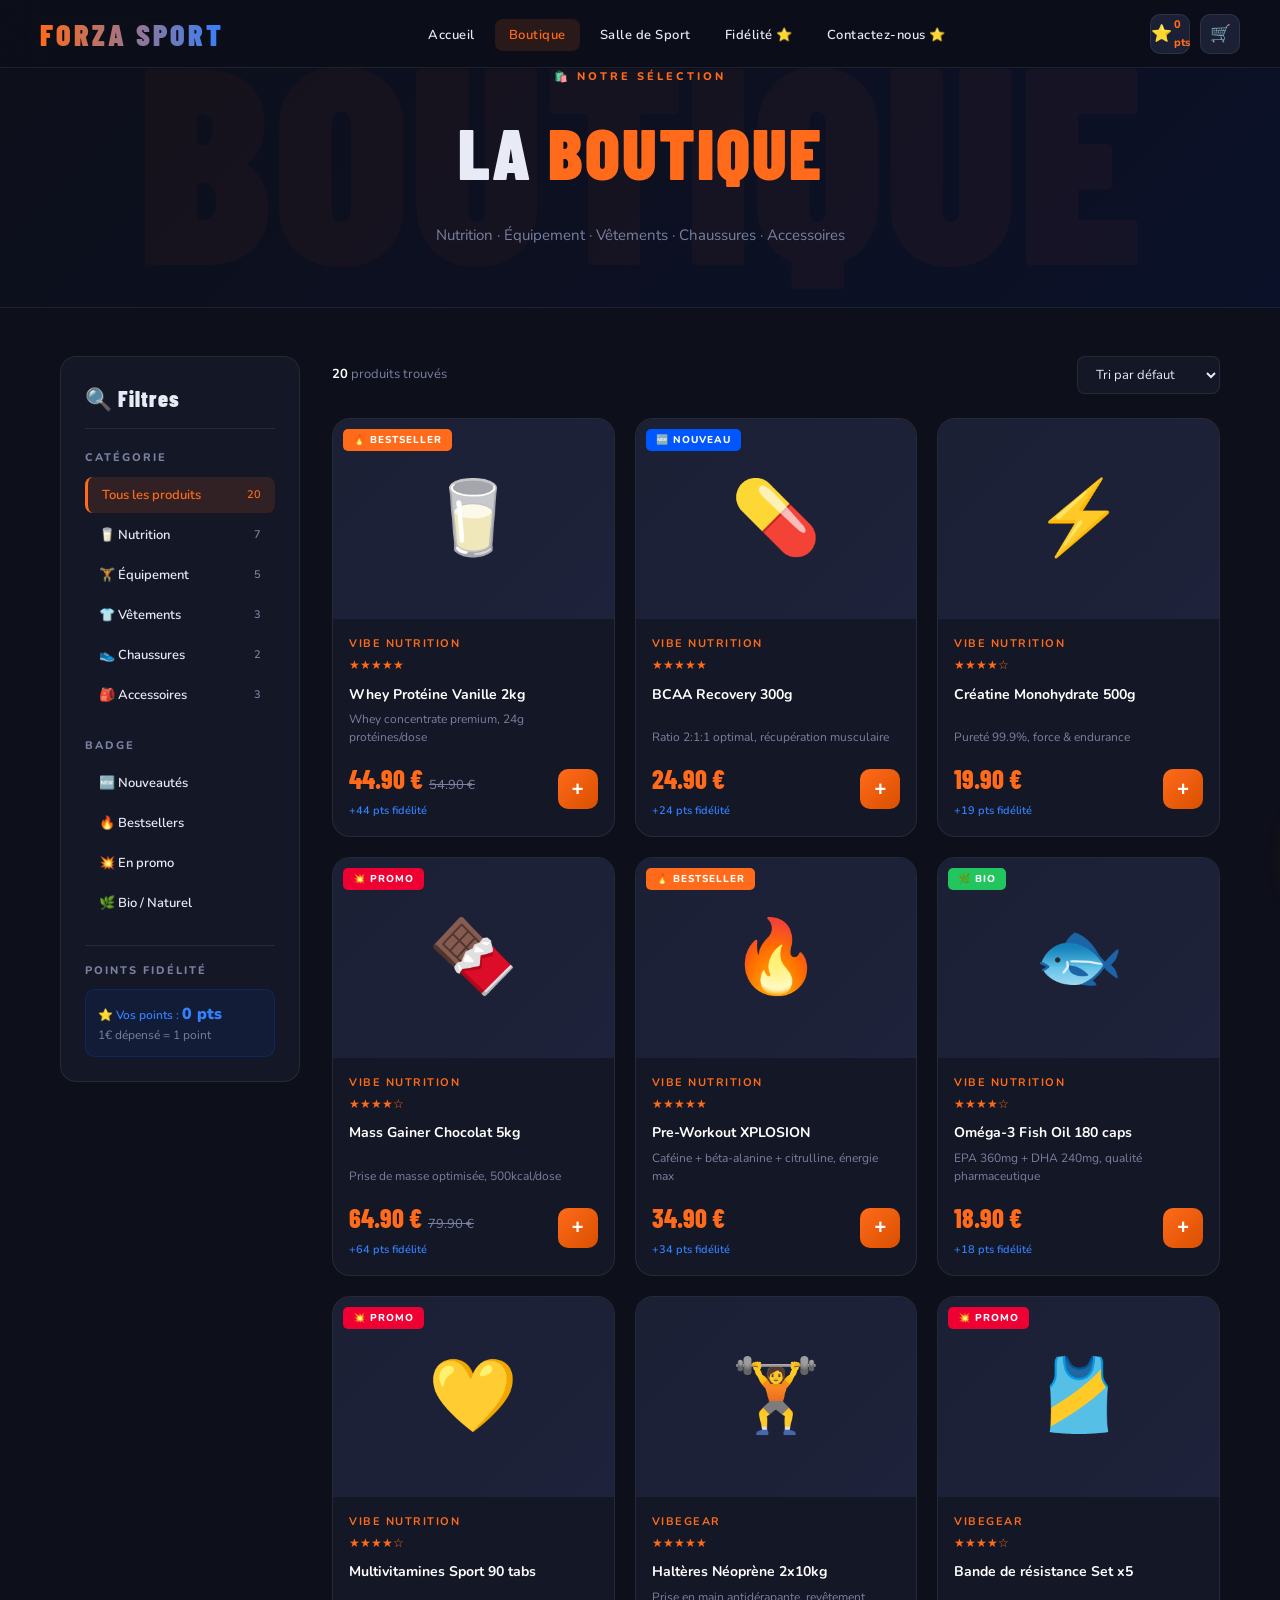
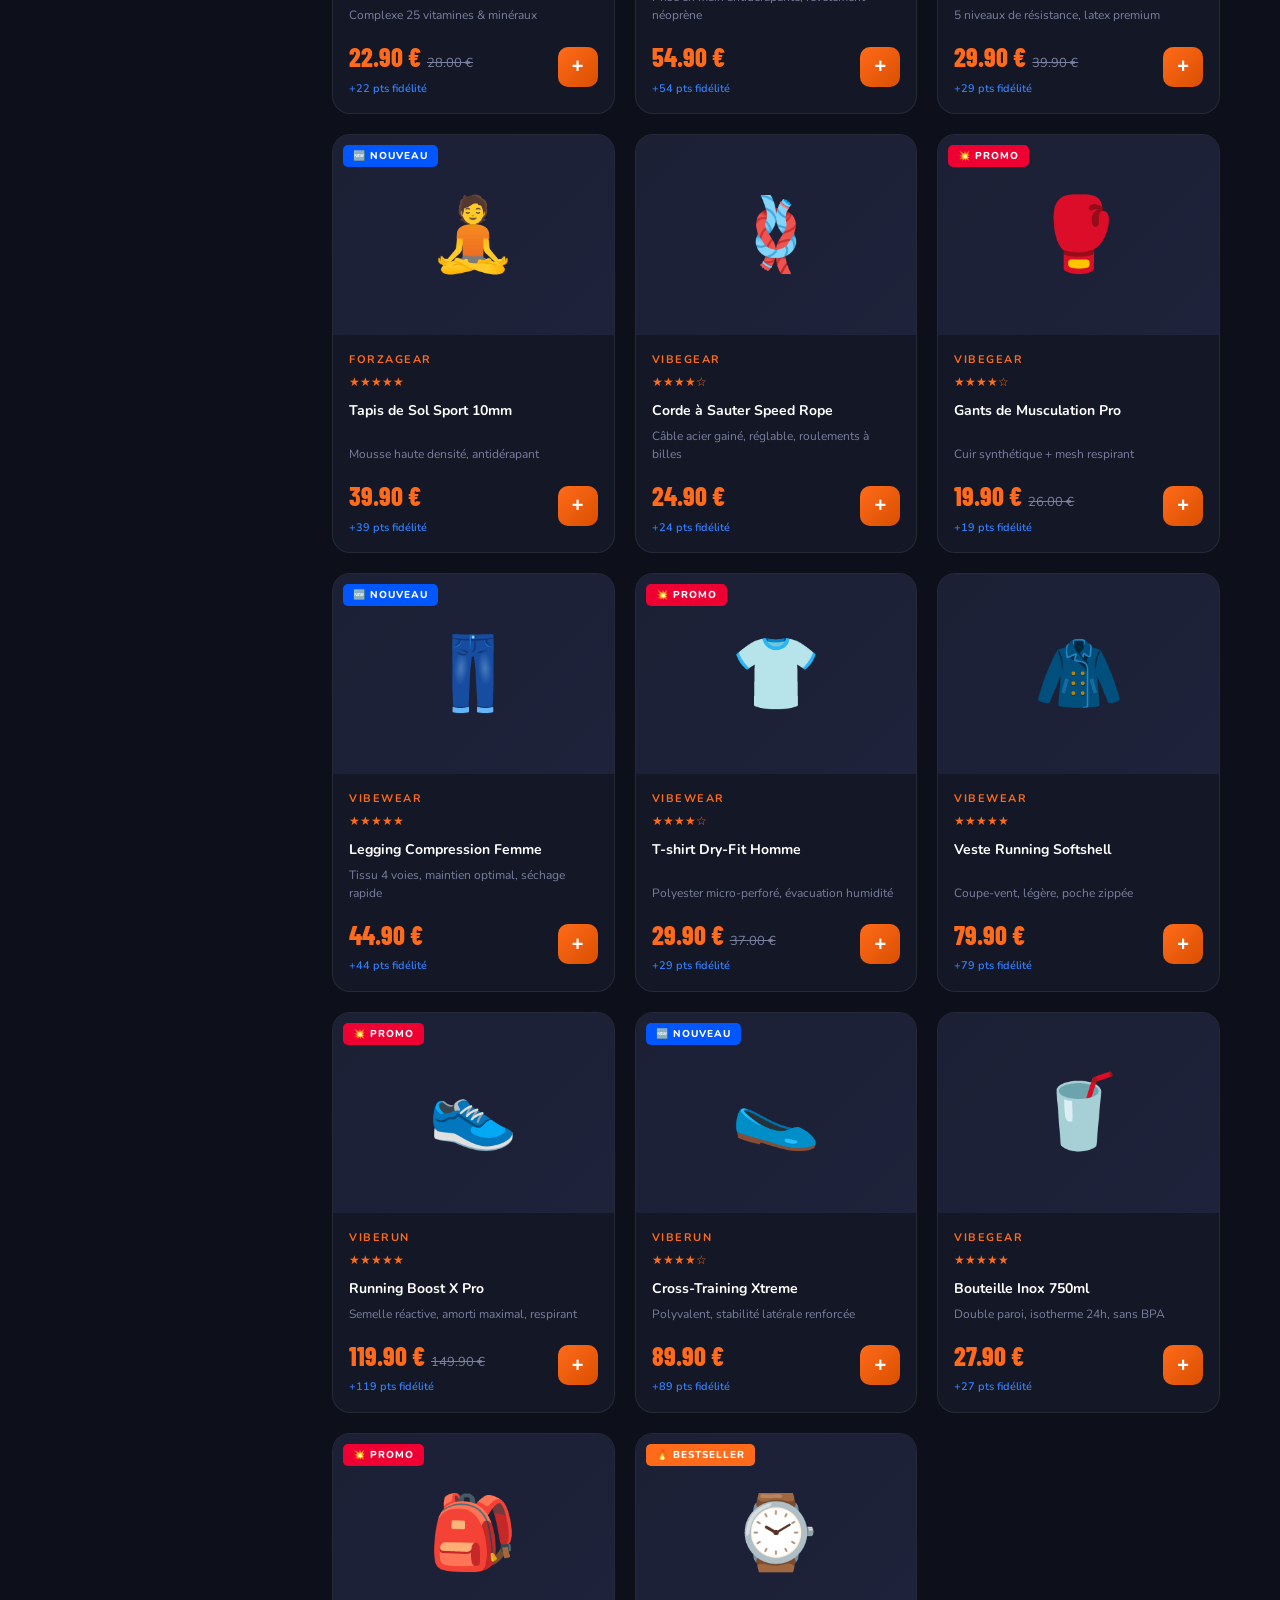
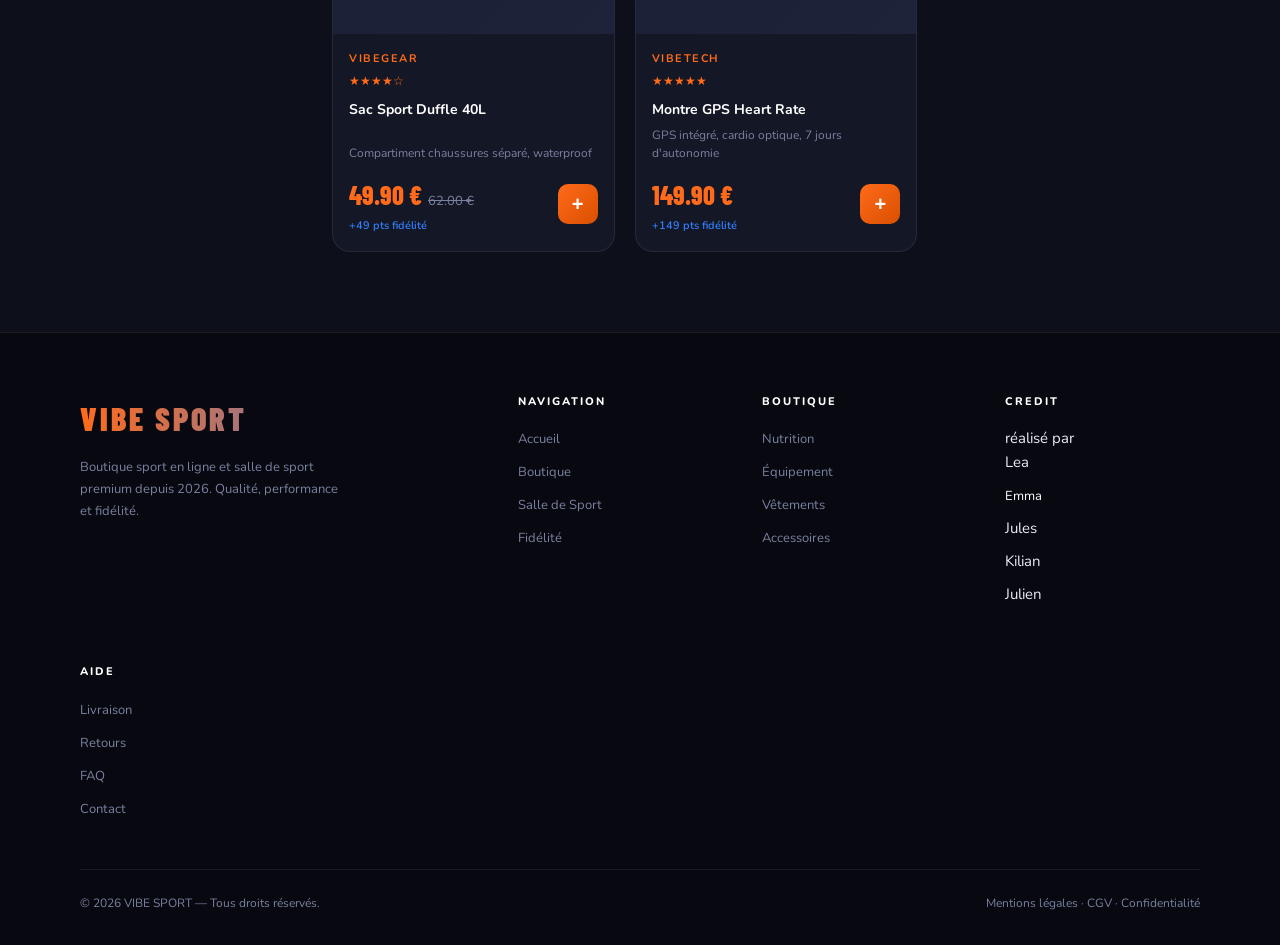
==== boutique.html @ a89da2e6 "Add files via upload" ====
<!doctype html>
<html lang="fr">
  <head>
    <meta charset="UTF-8" />
    <meta name="viewport" content="width=device-width, initial-scale=1.0" />
    <title>Boutique — VIBE SPORT</title>
    <link rel="stylesheet" href="style.css" />
    <link rel="icon" href="icon.jpg" />
  </head>
  <body>
    <!-- NAVBAR -->
    <nav class="navbar">
      <a class="nav-logo" href="index.html">FORZA SPORT</a>
      <ul class="nav-links">
        <li><a href="index.html">Accueil</a></li>
        <li><a href="boutique.html" class="active">Boutique</a></li>
        <li><a href="salle.html">Salle de Sport</a></li>
        <li><a href="fidelite.html">Fidélité ⭐</a></li>
        <li>
          <a href="https://www.youtube.com/watch?v=dQw4w9WgXcQ" target="_blank"
            >Contactez-nous ⭐</a
          >
        </li>
      </ul>
      <div class="nav-actions">
        <a href="fidelite.html" class="nav-icon-btn" title="Points fidélité"
          >⭐
          <span
            class="points-display"
            style="
              font-size: 11px;
              font-weight: 800;
              color: var(--orange);
              margin-left: 2px;
            "
            >0 pts</span
          ></a
        >
        <button class="nav-icon-btn" onclick="openCart()">
          🛒 <span class="badge cart-badge-val" style="display: none">0</span>
        </button>
      </div>
    </nav>

    <!-- SHOP HERO -->
    <div class="shop-hero page-content">
      <div class="container">
        <span class="section-label">🛍️ Notre sélection</span>
        <div class="shop-hero-title">
          LA <span style="color: var(--orange)">BOUTIQUE</span>
        </div>
        <p class="shop-hero-sub">
          Nutrition · Équipement · Vêtements · Chaussures · Accessoires
        </p>
      </div>
    </div>

    <!-- SHOP LAYOUT -->
    <div class="container">
      <div class="shop-layout">
        <!-- SIDEBAR -->
        <div class="filter-sidebar">
          <h3>🔍 Filtres</h3>
          <div class="filter-group">
            <div class="filter-group-title">Catégorie</div>
            <button
              class="filter-chip active"
              data-group="cat"
              data-cat="all"
              onclick="filterProducts('all', this)"
            >
              Tous les produits <span class="count">20</span>
            </button>
            <button
              class="filter-chip"
              data-group="cat"
              data-cat="nutrition"
              onclick="filterProducts('nutrition', this)"
            >
              🥛 Nutrition <span class="count">7</span>
            </button>
            <button
              class="filter-chip"
              data-group="cat"
              data-cat="equipement"
              onclick="filterProducts('equipement', this)"
            >
              🏋️ Équipement <span class="count">5</span>
            </button>
            <button
              class="filter-chip"
              data-group="cat"
              data-cat="vetements"
              onclick="filterProducts('vetements', this)"
            >
              👕 Vêtements <span class="count">3</span>
            </button>
            <button
              class="filter-chip"
              data-group="cat"
              data-cat="chaussures"
              onclick="filterProducts('chaussures', this)"
            >
              👟 Chaussures <span class="count">2</span>
            </button>
            <button
              class="filter-chip"
              data-group="cat"
              data-cat="accessoires"
              onclick="filterProducts('accessoires', this)"
            >
              🎒 Accessoires <span class="count">3</span>
            </button>
          </div>
          <div class="filter-group">
            <div class="filter-group-title">Badge</div>
            <button
              class="filter-chip"
              data-group="badge"
              data-badge="new"
              onclick="filterBadge('new', this)"
            >
              🆕 Nouveautés
            </button>
            <button
              class="filter-chip"
              data-group="badge"
              data-badge="hot"
              onclick="filterBadge('hot', this)"
            >
              🔥 Bestsellers
            </button>
            <button
              class="filter-chip"
              data-group="badge"
              data-badge="sale"
              onclick="filterBadge('sale', this)"
            >
              💥 En promo
            </button>
            <button
              class="filter-chip"
              data-group="badge"
              data-badge="bio"
              onclick="filterBadge('bio', this)"
            >
              🌿 Bio / Naturel
            </button>
          </div>
          <div style="padding-top: 16px; border-top: 1px solid var(--border)">
            <div class="filter-group-title">Points fidélité</div>
            <div
              style="
                background: rgba(0, 87, 255, 0.08);
                border: 1px solid rgba(0, 87, 255, 0.2);
                border-radius: 10px;
                padding: 12px;
                font-size: 12px;
                color: var(--blue-light);
                font-weight: 600;
                line-height: 1.5;
              "
            >
              ⭐ Vos points :
              <span
                class="points-display"
                style="font-size: 16px; font-weight: 900"
                >0 pts</span
              ><br />
              <span style="color: var(--muted); font-weight: 400"
                >1€ dépensé = 1 point</span
              >
            </div>
          </div>
        </div>

        <!-- PRODUCTS -->
        <div>
          <div class="products-header">
            <div class="results-count">
              <strong id="result-count">20</strong> produits trouvés
            </div>
            <select class="sort-select" onchange="sortProducts(this.value)">
              <option value="default">Tri par défaut</option>
              <option value="price-asc">Prix croissant</option>
              <option value="price-desc">Prix décroissant</option>
              <option value="stars">Mieux notés</option>
            </select>
          </div>
          <div class="products-grid-shop" id="products-grid"></div>
        </div>
      </div>
    </div>

    <!-- FOOTER -->
    <footer>
      <div class="container">
        <div class="footer-grid">
          <div>
            <span class="footer-logo-txt">VIBE SPORT</span>
            <p class="footer-desc">
              Boutique sport en ligne et salle de sport premium depuis 2026.
              Qualité, performance et fidélité.
            </p>
          </div>
          <div class="footer-col">
            <h4>Navigation</h4>
            <ul>
              <li><a href="index.html">Accueil</a></li>
              <li><a href="boutique.html">Boutique</a></li>
              <li><a href="salle.html">Salle de Sport</a></li>
              <li><a href="fidelite.html">Fidélité</a></li>
            </ul>
          </div>
          <div class="footer-col">
            <h4>Boutique</h4>
            <ul>
              <li><a href="boutique.html">Nutrition</a></li>
              <li><a href="boutique.html">Équipement</a></li>
              <li><a href="boutique.html">Vêtements</a></li>
              <li><a href="boutique.html">Accessoires</a></li>
            </ul>
          </div>
          <div class="footer-col">
            <h4>credit</h4>
            <p>
              réalisé par <ul>
                <li>Lea </li>
                <li><a href="VID_20260324_151628_197.mp4" target="_blank" style="color: white;">Emma</a></li>
                <li>Jules</li>
                <li>Kilian</li>
                <li>Julien</li>
              </ul>
              
            </p>
          </div>
          <div class="footer-col">
            <h4>Aide</h4>
            <ul>
              <li><a href="#">Livraison</a></li>
              <li><a href="#">Retours</a></li>
              <li><a href="#">FAQ</a></li>
              <li>
                <a
                  href="https://www.youtube.com/watch?v=dQw4w9WgXcQ"
                  target="_blank"
                  >Contact</a
                >
              </li>
            </ul>
          </div>
        </div>
        <div class="footer-bottom">
          <span class="footer-copy"
            >© 2026 VIBE SPORT — Tous droits réservés.</span
          >
          <span class="footer-copy"
            >Mentions légales · CGV · Confidentialité</span
          >
        </div>
      </div>
    </footer>

    <!-- CART SIDEBAR -->
    <div class="cart-overlay" id="cart-overlay" onclick="closeCart()"></div>
    <div class="cart-sidebar" id="cart-sidebar">
      <div class="cart-header">
        <div class="cart-title">🛒 Mon Panier</div>
        <button class="cart-close" onclick="closeCart()">✕</button>
      </div>
      <div class="cart-items" id="cart-items"></div>
      <div class="cart-footer">
        <div class="cart-points-earn" id="cart-earn-pts">
          +0 pts fidélité à gagner
        </div>
        <div class="cart-totals">
          <div class="cart-total-row">
            <span>Sous-total</span><span id="cart-subtotal">0.00 €</span>
          </div>
          <div class="cart-total-row">
            <span>Livraison</span><span style="color: #22c55e">Offerte</span>
          </div>
          <div class="cart-total-row grand">
            <span>Total</span><span class="val" id="cart-grand">0.00 €</span>
          </div>
        </div>
        <button class="checkout-btn" onclick="STORE.checkout()">
          COMMANDER →
        </button>
      </div>
    </div>

    <!-- ORDER SUCCESS MODAL -->
    <div class="modal-overlay" id="order-modal">
      <div class="modal-box">
        <div style="font-size: 64px; margin-bottom: 16px">🎉</div>
        <div
          style="
            font-family: &quot;Barlow Condensed&quot;, sans-serif;
            font-size: 40px;
            font-weight: 900;
            color: var(--white);
            margin-bottom: 8px;
          "
        >
          COMMANDÉ AVEC SUCCÈS !
        </div>
        <p style="color: var(--muted); font-size: 14px; margin-bottom: 28px">
          Votre commande a été confirmée. Livraison sous 48h.
        </p>
        <div
          style="
            background: var(--dark3);
            border: 1px solid var(--border);
            border-radius: 14px;
            padding: 20px;
            margin-bottom: 24px;
          "
        >
          <div
            style="
              display: flex;
              justify-content: space-between;
              margin-bottom: 10px;
            "
          >
            <span style="color: var(--muted); font-size: 13px"
              >Montant total</span
            >
            <span style="font-weight: 800; color: var(--white)" id="om-total"
              >0 €</span
            >
          </div>
          <div
            style="
              display: flex;
              justify-content: space-between;
              margin-bottom: 10px;
            "
          >
            <span style="color: var(--muted); font-size: 13px"
              >Points gagnés</span
            >
            <span style="font-weight: 800; color: var(--orange)" id="om-points"
              >0 pts</span
            >
          </div>
          <div
            style="
              display: flex;
              justify-content: space-between;
              border-top: 1px solid var(--border);
              padding-top: 10px;
            "
          >
            <span style="color: var(--muted); font-size: 13px"
              >Total cumulé</span
            >
            <span
              style="
                font-family: &quot;Barlow Condensed&quot;, sans-serif;
                font-size: 22px;
                font-weight: 900;
                color: var(--blue-light);
              "
              id="om-total-pts"
              >0 pts</span
            >
          </div>
        </div>
        <div style="display: flex; gap: 12px">
          <a
            href="fidelite.html"
            class="btn-blue"
            style="flex: 1; text-align: center; padding: 12px"
            >Voir mes points ⭐</a
          >
          <button
            onclick="closeOrderModal()"
            class="btn-outline"
            style="flex: 1"
          >
            Continuer →
          </button>
        </div>
      </div>
    </div>
    <div id="toast-container" class="toast-container"></div>

    <script src="app.js"></script>
    <script>
      let visibleCat = "all";
      let visibleBadge = null;
      let currentSort = "default";

      function buildCard(p) {
        const stars = "★".repeat(p.stars) + "☆".repeat(5 - p.stars);
        const badgeLabel = {
          hot: "🔥 Bestseller",
          new: "🆕 Nouveau",
          sale: "💥 Promo",
          bio: "🌿 Bio",
        };
        const badgeHTML = p.badge
          ? `<div class="product-badge badge-${p.badge}">${badgeLabel[p.badge] || p.badge}</div>`
          : "";
        const oldHTML = p.old
          ? `<span class="product-price-old">${p.old.toFixed(2)} €</span>`
          : "";
        return `
      <div class="product-card" data-cat="${p.cat}" data-badge="${p.badge || ""}">
        <div class="product-img">${badgeHTML}${p.emoji}</div>
        <div class="product-body">
          <div class="product-brand">${p.brand}</div>
          <div class="product-stars">${stars}</div>
          <div class="product-name">${p.name}</div>
          <div class="product-desc">${p.desc}</div>
          <div class="product-footer">
            <div>
              <span class="product-price">${p.price.toFixed(2)} €</span>${oldHTML}
              <div class="product-points">+${Math.floor(p.price)} pts fidélité</div>
            </div>
            <button class="add-to-cart" id="atc-${p.id}"
              onclick="STORE.addToCart(${p.id});this.classList.add('added');this.textContent='✓';setTimeout(()=>{this.classList.remove('added');this.textContent='+'},1500)">+</button>
          </div>
        </div>
      </div>`;
      }

      function renderProducts() {
        let list = [...PRODUCTS];
        if (visibleCat !== "all")
          list = list.filter((p) => p.cat === visibleCat);
        if (visibleBadge) list = list.filter((p) => p.badge === visibleBadge);
        if (currentSort === "price-asc") list.sort((a, b) => a.price - b.price);
        if (currentSort === "price-desc")
          list.sort((a, b) => b.price - a.price);
        if (currentSort === "stars") list.sort((a, b) => b.stars - a.stars);
        document.getElementById("products-grid").innerHTML = list
          .map(buildCard)
          .join("");
        document.getElementById("result-count").textContent = list.length;
      }

      function filterProducts(cat, btn) {
        visibleCat = cat;
        visibleBadge = null;
        document
          .querySelectorAll('.filter-chip[data-group="cat"]')
          .forEach((b) => b.classList.remove("active"));
        document
          .querySelectorAll('.filter-chip[data-group="badge"]')
          .forEach((b) => b.classList.remove("active"));
        btn.classList.add("active");
        renderProducts();
      }

      function filterBadge(badge, btn) {
        const wasActive = btn.classList.contains("active");
        document
          .querySelectorAll('.filter-chip[data-group="badge"]')
          .forEach((b) => b.classList.remove("active"));
        document
          .querySelectorAll('.filter-chip[data-group="cat"]')
          .forEach((b) => b.classList.remove("active"));
        if (wasActive) {
          visibleBadge = null;
          visibleCat = "all";
          document
            .querySelector('.filter-chip[data-cat="all"]')
            .classList.add("active");
        } else {
          btn.classList.add("active");
          visibleBadge = badge;
          visibleCat = "all";
        }
        renderProducts();
      }

      function sortProducts(val) {
        currentSort = val;
        renderProducts();
      }

      renderProducts();
    </script>
  </body>
</html>
---- style.css ----
/* =============================================
   FORZA SPORT — Global Stylesheet
   Palette: Orange #FF6B1A + Bleu #0057FF
   ============================================= */

@import url("https://fonts.googleapis.com/css2?family=Barlow+Condensed:wght@400;600;700;800;900&family=Nunito:wght@300;400;500;600;700&display=swap");

.fid-hero {
  padding: 120px 0 60px;
  text-align: center;
  background: linear-gradient(160deg, var(--dark) 0%, #0a0d20 100%);
  border-bottom: 1px solid var(--border);
  position: relative;
  overflow: hidden;
}
.fid-hero::before {
  content: "⭐";
  position: absolute;
  top: 50%;
  left: 50%;
  transform: translate(-50%, -50%);
  font-size: 400px;
  opacity: 0.03;
  pointer-events: none;
  filter: grayscale(1);
}

.points-hero-card {
  background: linear-gradient(135deg, var(--dark2), #0e1535);
  border: 1px solid rgba(255, 107, 26, 0.25);
  border-radius: 24px;
  padding: 40px 48px;
  max-width: 600px;
  margin: 0 auto;
  box-shadow: 0 0 80px rgba(255, 107, 26, 0.1);
  position: relative;
}
.phc-label {
  font-size: 11px;
  font-weight: 800;
  letter-spacing: 3px;
  text-transform: uppercase;
  color: var(--muted);
  margin-bottom: 12px;
}
.phc-pts {
  font-family: "Barlow Condensed", sans-serif;
  font-size: 96px;
  font-weight: 900;
  line-height: 1;
  color: var(--orange);
  text-shadow: 0 0 40px rgba(255, 107, 26, 0.4);
}
.phc-pts-label {
  font-size: 14px;
  color: var(--muted);
  margin-bottom: 32px;
}
.phc-tier-badge {
  display: inline-flex;
  align-items: center;
  gap: 10px;
  background: rgba(255, 107, 26, 0.1);
  border: 1px solid rgba(255, 107, 26, 0.2);
  border-radius: 100px;
  padding: 8px 20px;
  font-weight: 800;
  font-size: 14px;
}

/* PROGRESS BAR */
.progress-section {
  background: var(--dark2);
  border: 1px solid var(--border);
  border-radius: 20px;
  padding: 32px;
  margin-bottom: 24px;
}
.progress-header {
  display: flex;
  justify-content: space-between;
  align-items: center;
  margin-bottom: 20px;
}
.progress-header h3 {
  font-family: "Barlow Condensed", sans-serif;
  font-size: 28px;
  font-weight: 900;
}
.progress-track {
  height: 18px;
  background: var(--dark3);
  border-radius: 100px;
  overflow: hidden;
  margin-bottom: 12px;
  position: relative;
}
.progress-fill {
  height: 100%;
  border-radius: 100px;
  background: linear-gradient(90deg, #cd7f32, #ffd700);
  transition: width 1.2s cubic-bezier(0.4, 0, 0.2, 1);
  position: relative;
}
.progress-fill::after {
  content: "";
  position: absolute;
  right: 0;
  top: 0;
  bottom: 0;
  width: 4px;
  background: white;
  border-radius: 100px;
  box-shadow: 0 0 10px rgba(255, 255, 255, 0.8);
  animation: glow 1.5s ease-in-out infinite;
}
@keyframes glow {
  0%,
  100% {
    opacity: 0.5;
  }
  50% {
    opacity: 1;
  }
}
.progress-labels {
  display: flex;
  justify-content: space-between;
  font-size: 12px;
  color: var(--muted);
  margin-bottom: 16px;
}
.progress-info {
  font-size: 13px;
  color: var(--blue-light);
  font-weight: 600;
}
.progress-milestones {
  display: flex;
  gap: 0;
  margin-top: 20px;
}
.milestone {
  flex: 1;
  text-align: center;
  position: relative;
}
.milestone::before {
  content: "";
  position: absolute;
  top: 10px;
  left: 50%;
  right: -50%;
  height: 2px;
  background: var(--border);
  z-index: 0;
}
.milestone:last-child::before {
  display: none;
}
.ms-dot {
  width: 22px;
  height: 22px;
  border-radius: 50%;
  background: var(--dark3);
  border: 2px solid var(--border);
  display: flex;
  align-items: center;
  justify-content: center;
  margin: 0 auto 8px;
  font-size: 11px;
  position: relative;
  z-index: 1;
  transition: all 0.3s;
}
.ms-dot.reached {
  border-color: var(--orange);
  background: var(--orange);
}
.ms-dot.current {
  border-color: var(--orange);
  background: rgba(255, 107, 26, 0.2);
  animation: pulse 2s infinite;
  box-shadow: 0 0 12px rgba(255, 107, 26, 0.4);
}
@keyframes pulse {
  0%,
  100% {
    transform: scale(1);
  }
  50% {
    transform: scale(1.15);
  }
}
.ms-name {
  font-size: 10px;
  font-weight: 700;
  letter-spacing: 1px;
  text-transform: uppercase;
}
.ms-pts {
  font-size: 10px;
  color: var(--muted);
  margin-top: 2px;
}

.tiers-grid {
  display: grid;
  grid-template-columns: repeat(4, 1fr);
  gap: 16px;
  margin-top: 40px;
}
.tier-card {
  background: var(--dark2);
  border: 2px solid var(--border);
  border-radius: 16px;
  padding: 24px;
  text-align: center;
  transition: all 0.3s;
  position: relative;
  overflow: hidden;
}
.tier-card.active {
  box-shadow: 0 0 40px rgba(255, 107, 26, 0.2);
}
.tier-card.locked {
  opacity: 0.5;
}
.tier-card::before {
  content: "";
  position: absolute;
  inset: 0;
  background: linear-gradient(135deg, transparent, rgba(255, 255, 255, 0.02));
  pointer-events: none;
}
.tier-icon {
  font-size: 40px;
  margin-bottom: 12px;
}
.tier-name {
  font-family: "Barlow Condensed", sans-serif;
  font-size: 26px;
  font-weight: 900;
  margin-bottom: 4px;
}
.tier-pts-req {
  font-size: 12px;
  color: var(--muted);
  margin-bottom: 16px;
}
.tier-rewards {
  list-style: none;
  text-align: left;
}
.tier-rewards li {
  font-size: 12px;
  padding: 6px 0;
  border-bottom: 1px solid rgba(255, 255, 255, 0.05);
  display: flex;
  gap: 8px;
  align-items: flex-start;
}
.tier-rewards li:last-child {
  border-bottom: none;
}
.tier-active-badge {
  position: absolute;
  top: 12px;
  right: 12px;
  background: var(--orange);
  color: white;
  font-size: 9px;
  font-weight: 800;
  letter-spacing: 1px;
  text-transform: uppercase;
  padding: 3px 10px;
  border-radius: 100px;
}

.gym-hero {
  min-height: 100vh;
  padding-top: 68px;
  display: grid;
  grid-template-columns: 1fr 1fr;
  overflow: hidden;
}
.gym-hero-left {
  padding: 80px;
  display: flex;
  flex-direction: column;
  justify-content: center;
  background: linear-gradient(160deg, var(--dark) 0%, #070c1f 100%);
}
.gym-hero-right {
  position: relative;
  overflow: hidden;
  background: linear-gradient(135deg, #060d2a, #0b1a4a, #060d2a);
}
.gym-hero-right::before {
  content: "";
  position: absolute;
  inset: 0;
  background: radial-gradient(
    ellipse at 60% 40%,
    rgba(0, 87, 255, 0.2),
    transparent 60%
  );
}
.gym-bg-text {
  position: absolute;
  bottom: -20px;
  right: -10px;
  font-family: "Barlow Condensed", sans-serif;
  font-size: 220px;
  font-weight: 900;
  color: rgba(0, 87, 255, 0.05);
  line-height: 1;
  pointer-events: none;
  user-select: none;
}
.gym-float {
  position: absolute;
  top: 50%;
  left: 50%;
  transform: translate(-50%, -50%);
  text-align: center;
}
.gym-main-emoji {
  font-size: 150px;
  display: block;
  filter: drop-shadow(0 20px 60px rgba(0, 87, 255, 0.4));
  animation: float 3.5s ease-in-out infinite;
}
@keyframes float {
  0%,
  100% {
    transform: translateY(0) rotate(-4deg);
  }
  50% {
    transform: translateY(-14px) rotate(4deg);
  }
}
.gym-price-chip {
  background: rgba(0, 87, 255, 0.15);
  border: 1px solid rgba(0, 87, 255, 0.3);
  border-radius: 12px;
  padding: 16px 28px;
  display: inline-block;
  margin-top: 20px;
}
.gym-price-chip .price {
  font-family: "Barlow Condensed", sans-serif;
  font-size: 52px;
  font-weight: 900;
  color: var(--blue-light);
  line-height: 1;
}
.gym-price-chip .per {
  font-size: 13px;
  color: var(--muted);
  margin-top: 2px;
}

.gym-eyebrow {
  display: inline-flex;
  gap: 8px;
  align-items: center;
  background: rgba(0, 87, 255, 0.1);
  border: 1px solid rgba(0, 87, 255, 0.25);
  padding: 6px 16px;
  border-radius: 100px;
  width: fit-content;
  font-size: 12px;
  font-weight: 700;
  color: var(--blue-light);
  letter-spacing: 1.5px;
  text-transform: uppercase;
  margin-bottom: 28px;
}
.gym-title {
  font-family: "Barlow Condensed", sans-serif;
  font-size: clamp(60px, 7vw, 96px);
  font-weight: 900;
  line-height: 0.92;
  margin-bottom: 24px;
}
.gym-sub {
  color: var(--muted);
  font-size: 15px;
  line-height: 1.7;
  max-width: 440px;
  margin-bottom: 32px;
}

/* SUBSCRIPTION CARD */
.sub-card {
  background: var(--dark2);
  border: 2px solid rgba(0, 87, 255, 0.3);
  border-radius: 20px;
  padding: 32px;
  box-shadow: 0 0 60px rgba(0, 87, 255, 0.1);
}
.sub-card-header {
  display: flex;
  justify-content: space-between;
  align-items: flex-start;
  margin-bottom: 24px;
}
.sub-card-title {
  font-family: "Barlow Condensed", sans-serif;
  font-size: 32px;
  font-weight: 900;
}
.sub-most-popular {
  background: var(--blue);
  color: white;
  font-size: 10px;
  font-weight: 800;
  letter-spacing: 1px;
  text-transform: uppercase;
  padding: 4px 12px;
  border-radius: 100px;
}
.sub-price {
  display: flex;
  align-items: baseline;
  gap: 4px;
  margin-bottom: 8px;
}
.sub-price-val {
  font-family: "Barlow Condensed", sans-serif;
  font-size: 56px;
  font-weight: 900;
  color: var(--blue-light);
  line-height: 1;
}
.sub-price-per {
  color: var(--muted);
  font-size: 14px;
}
.sub-price-note {
  font-size: 12px;
  color: var(--muted);
  margin-bottom: 24px;
}
.sub-features {
  list-style: none;
  margin-bottom: 28px;
}
.sub-features li {
  display: flex;
  align-items: flex-start;
  gap: 12px;
  padding: 10px 0;
  border-bottom: 1px solid var(--border);
  font-size: 14px;
}
.sub-features li:last-child {
  border-bottom: none;
}
.sub-feat-icon {
  font-size: 18px;
  flex-shrink: 0;
}
.sub-feat-text strong {
  display: block;
  font-weight: 700;
  font-size: 14px;
}
.sub-feat-text span {
  font-size: 12px;
  color: var(--muted);
}
.sub-btn {
  width: 100%;
  padding: 18px;
  border: none;
  border-radius: 12px;
  background: linear-gradient(135deg, var(--blue), var(--blue-dark));
  color: white;
  font-family: "Barlow Condensed", sans-serif;
  font-size: 24px;
  font-weight: 900;
  letter-spacing: 2px;
  cursor: pointer;
  box-shadow: var(--shadow-blue);
  transition: all 0.2s;
  margin-bottom: 12px;
}
.sub-btn:hover {
  transform: translateY(-2px);
  filter: brightness(1.1);
}
.sub-guarantee {
  text-align: center;
  font-size: 12px;
  color: var(--muted);
}

/* GALLERY / EQUIPMENT */
.equip-section {
  padding: 80px 0;
  background: var(--dark2);
}
.equip-grid {
  display: grid;
  grid-template-columns: repeat(3, 1fr);
  gap: 20px;
  margin-top: 40px;
}
.equip-card {
  background: var(--dark3);
  border: 1px solid var(--border);
  border-radius: 14px;
  overflow: hidden;
  transition:
    transform 0.25s,
    border-color 0.25s;
}
.equip-card:hover {
  transform: translateY(-4px);
  border-color: rgba(0, 87, 255, 0.4);
}
.equip-img {
  height: 160px;
  background: linear-gradient(135deg, #0c1535, #0e1d4a);
  display: flex;
  align-items: center;
  justify-content: center;
  font-size: 60px;
}
.equip-body {
  padding: 18px;
}
.equip-name {
  font-weight: 700;
  font-size: 15px;
  margin-bottom: 4px;
}
.equip-desc {
  font-size: 12px;
  color: var(--muted);
}

.coaches-section {
  padding: 80px 0;
  background: var(--dark);
}
.coaches-grid {
  display: grid;
  grid-template-columns: repeat(3, 1fr);
  gap: 24px;
  margin-top: 40px;
}
.coach-card {
  background: var(--dark2);
  border: 1px solid var(--border);
  border-radius: 16px;
  padding: 28px;
  text-align: center;
  transition:
    transform 0.25s,
    border-color 0.25s;
}
.coach-card:hover {
  transform: translateY(-4px);
  border-color: rgba(0, 87, 255, 0.3);
}
.coach-avatar {
  font-size: 56px;
  margin-bottom: 12px;
}
.coach-name {
  font-weight: 800;
  font-size: 16px;
  margin-bottom: 4px;
}
.coach-spec {
  font-size: 12px;
  color: var(--blue-light);
  font-weight: 600;
  text-transform: uppercase;
  letter-spacing: 1px;
  margin-bottom: 8px;
}
.coach-bio {
  font-size: 12px;
  color: var(--muted);
  line-height: 1.6;
}

.cours-section {
  padding: 80px 0;
  background: var(--dark2);
}
.cours-grid {
  display: grid;
  grid-template-columns: repeat(4, 1fr);
  gap: 16px;
  margin-top: 40px;
}
.cours-card {
  background: var(--dark3);
  border: 1px solid var(--border);
  border-radius: 12px;
  padding: 20px;
  text-align: center;
  transition: all 0.25s;
}
.cours-card:hover {
  border-color: var(--blue-light);
  transform: translateY(-3px);
}
.cours-icon {
  font-size: 36px;
  margin-bottom: 10px;
}
.cours-name {
  font-weight: 700;
  font-size: 14px;
  margin-bottom: 4px;
}
.cours-times {
  font-size: 11px;
  color: var(--muted);
}

.faq-section {
  padding: 80px 0;
  background: var(--dark);
}
.faq-list {
  max-width: 700px;
  margin: 40px auto 0;
}
.faq-item {
  border-bottom: 1px solid var(--border);
}
.faq-q {
  display: flex;
  justify-content: space-between;
  align-items: center;
  padding: 20px 0;
  cursor: pointer;
  font-weight: 700;
  font-size: 14px;
}
.faq-q:hover {
  color: var(--blue-light);
}
.faq-icon {
  font-size: 20px;
  transition: transform 0.25s;
  color: var(--blue-light);
}
.faq-a {
  color: var(--muted);
  font-size: 13px;
  line-height: 1.7;
  padding-bottom: 16px;
  display: none;
}
.faq-item.open .faq-a {
  display: block;
}
.faq-item.open .faq-icon {
  transform: rotate(45deg);
}

/* HISTORY */
.history-section {
  background: var(--dark2);
  border: 1px solid var(--border);
  border-radius: 20px;
  padding: 32px;
}
.history-table {
  width: 100%;
  border-collapse: collapse;
}
.history-table th {
  text-align: left;
  font-size: 11px;
  font-weight: 700;
  letter-spacing: 2px;
  text-transform: uppercase;
  color: var(--muted);
  padding: 10px 16px;
  border-bottom: 1px solid var(--border);
}
.history-table td {
  padding: 14px 16px;
  border-bottom: 1px solid rgba(255, 255, 255, 0.03);
  font-size: 13px;
}
.history-table tr:last-child td {
  border-bottom: none;
}
.history-table tr:hover td {
  background: rgba(255, 255, 255, 0.02);
}
.pts-positive {
  color: var(--orange);
  font-weight: 800;
  font-family: "Barlow Condensed", sans-serif;
  font-size: 18px;
}
.pts-negative {
  color: #e03;
  font-weight: 800;
}
.h-type {
  display: inline-flex;
  align-items: center;
  gap: 6px;
  background: var(--dark3);
  border-radius: 6px;
  padding: 3px 10px;
  font-size: 11px;
}

.simulator-card {
  background: linear-gradient(
    135deg,
    rgba(0, 87, 255, 0.06),
    rgba(255, 107, 26, 0.06)
  );
  border: 1px solid var(--border);
  border-radius: 20px;
  padding: 32px;
}
.sim-title {
  font-family: "Barlow Condensed", sans-serif;
  font-size: 32px;
  font-weight: 900;
  margin-bottom: 6px;
}
.sim-desc {
  color: var(--muted);
  font-size: 13px;
  margin-bottom: 24px;
}
.sim-row {
  display: flex;
  gap: 16px;
  align-items: center;
  margin-bottom: 16px;
  flex-wrap: wrap;
}
.sim-input-wrap {
  flex: 1;
  min-width: 180px;
}
.sim-label {
  font-size: 12px;
  color: var(--muted);
  font-weight: 600;
  margin-bottom: 6px;
  display: block;
}
.sim-input {
  width: 100%;
  background: var(--dark3);
  border: 1px solid var(--border);
  color: var(--white);
  padding: 12px 16px;
  border-radius: 10px;
  font-family: "Nunito", sans-serif;
  font-size: 14px;
  outline: none;
  transition: border-color 0.2s;
}
.sim-input:focus {
  border-color: var(--orange);
}
.sim-result {
  background: var(--dark3);
  border: 1px solid rgba(255, 107, 26, 0.2);
  border-radius: 12px;
  padding: 20px;
  text-align: center;
}
.sim-result-pts {
  font-family: "Barlow Condensed", sans-serif;
  font-size: 52px;
  font-weight: 900;
  color: var(--orange);
  line-height: 1;
}
.sim-result-label {
  font-size: 13px;
  color: var(--muted);
}
.sim-result-tier {
  font-size: 13px;
  color: var(--blue-light);
  font-weight: 700;
  margin-top: 8px;
}

.shop-hero {
  padding: 120px 0 60px;
  background: linear-gradient(135deg, var(--dark) 0%, #0b1128 100%);
  border-bottom: 1px solid var(--border);
  text-align: center;
  position: relative;
  overflow: hidden;
}
.shop-hero::before {
  content: "BOUTIQUE";
  position: absolute;
  top: 50%;
  left: 50%;
  transform: translate(-50%, -50%);
  font-family: "Barlow Condensed", sans-serif;
  font-size: 280px;
  font-weight: 900;
  color: rgba(255, 107, 26, 0.04);
  pointer-events: none;
  user-select: none;
  white-space: nowrap;
}
.shop-hero-title {
  font-family: "Barlow Condensed", sans-serif;
  font-size: 72px;
  font-weight: 900;
  letter-spacing: 2px;
  position: relative;
  margin-bottom: 14px;
}
.shop-hero-sub {
  color: var(--muted);
  font-size: 15px;
  position: relative;
}

.shop-layout {
  display: grid;
  grid-template-columns: 240px 1fr;
  gap: 32px;
  padding: 48px 0 80px;
  align-items: start;
}

.filter-sidebar {
  background: var(--dark2);
  border: 1px solid var(--border);
  border-radius: 16px;
  padding: 24px;
  position: sticky;
  top: 88px;
}
.filter-sidebar h3 {
  font-family: "Barlow Condensed", sans-serif;
  font-size: 22px;
  font-weight: 900;
  letter-spacing: 1px;
  margin-bottom: 20px;
  padding-bottom: 12px;
  border-bottom: 1px solid var(--border);
}
.filter-group {
  margin-bottom: 24px;
}
.filter-group-title {
  font-size: 11px;
  font-weight: 800;
  letter-spacing: 2px;
  text-transform: uppercase;
  color: var(--muted);
  margin-bottom: 10px;
}
.filter-chip {
  display: block;
  width: 100%;
  text-align: left;
  background: none;
  border: none;
  color: var(--text);
  padding: 9px 14px;
  border-radius: 8px;
  font-family: "Nunito", sans-serif;
  font-size: 13px;
  font-weight: 600;
  cursor: pointer;
  transition: all 0.2s;
  margin-bottom: 4px;
  display: flex;
  align-items: center;
  justify-content: space-between;
}
.filter-chip:hover {
  background: rgba(255, 107, 26, 0.08);
  color: var(--orange);
}
.filter-chip.active {
  background: rgba(255, 107, 26, 0.12);
  color: var(--orange);
  border-left: 3px solid var(--orange);
}
.filter-chip .count {
  font-size: 11px;
  color: var(--muted);
}
.filter-chip.active .count {
  color: var(--orange);
}

.products-header {
  display: flex;
  align-items: center;
  justify-content: space-between;
  margin-bottom: 24px;
  flex-wrap: wrap;
  gap: 12px;
}
.results-count {
  font-size: 13px;
  color: var(--muted);
}
.results-count strong {
  color: var(--white);
}
.sort-select {
  background: var(--dark2);
  border: 1px solid var(--border);
  color: var(--text);
  padding: 8px 14px;
  border-radius: 8px;
  font-family: "Nunito", sans-serif;
  font-size: 13px;
  cursor: pointer;
}
.products-grid-shop {
  display: grid;
  grid-template-columns: repeat(3, 1fr);
  gap: 20px;
}
.product-card {
  position: relative;
}

.hero {
  min-height: 100vh;
  display: grid;
  grid-template-columns: 1fr 1fr;
  padding-top: 68px;
  overflow: hidden;
}
.hero-left {
  display: flex;
  flex-direction: column;
  justify-content: center;
  padding: 80px 48px 80px 80px;
  background: linear-gradient(
    135deg,
    var(--dark) 60%,
    rgba(255, 107, 26, 0.04)
  );
}
.hero-eyebrow {
  display: inline-flex;
  align-items: center;
  gap: 8px;
  background: rgba(255, 107, 26, 0.1);
  border: 1px solid rgba(255, 107, 26, 0.25);
  padding: 6px 16px;
  border-radius: 100px;
  width: fit-content;
  font-size: 12px;
  font-weight: 700;
  color: var(--orange);
  letter-spacing: 1.5px;
  text-transform: uppercase;
  margin-bottom: 28px;
}
.hero-title {
  font-family: "Barlow Condensed", sans-serif;
  font-size: clamp(64px, 7vw, 100px);
  line-height: 0.92;
  font-weight: 900;
  letter-spacing: 1px;
  margin-bottom: 24px;
}
.hero-title .line-orange {
  color: var(--orange);
  display: block;
}
.hero-title .line-blue {
  color: var(--blue-light);
  display: block;
}
.hero-sub {
  font-size: 16px;
  color: var(--muted);
  max-width: 440px;
  line-height: 1.7;
  margin-bottom: 40px;
}
.hero-btns {
  display: flex;
  gap: 14px;
  flex-wrap: wrap;
}
.hero-stats {
  display: flex;
  gap: 0;
  margin-top: 56px;
  border-top: 1px solid var(--border);
  padding-top: 36px;
}
.hero-stat {
  flex: 1;
  padding-right: 32px;
  border-right: 1px solid var(--border);
  margin-right: 32px;
}
.hero-stat:last-child {
  border-right: none;
  margin-right: 0;
}
.stat-n {
  font-family: "Barlow Condensed", sans-serif;
  font-size: 42px;
  font-weight: 900;
  color: var(--orange);
  line-height: 1;
}
.stat-n.blue {
  color: var(--blue-light);
}
.stat-l {
  font-size: 12px;
  color: var(--muted);
  text-transform: uppercase;
  letter-spacing: 1px;
  margin-top: 4px;
}

.hero-right {
  position: relative;
  overflow: hidden;
  background: linear-gradient(135deg, var(--dark2), var(--dark3) 50%, #0f1530);
}
.hero-bg-text {
  position: absolute;
  bottom: -30px;
  right: -20px;
  font-family: "Barlow Condensed", sans-serif;
  font-size: 260px;
  font-weight: 900;
  color: rgba(255, 107, 26, 0.04);
  line-height: 1;
  pointer-events: none;
  user-select: none;
}
.hero-float-card {
  position: absolute;
  top: 50%;
  left: 50%;
  transform: translate(-50%, -50%);
  text-align: center;
}
.hero-main-emoji {
  font-size: 140px;
  display: block;
  filter: drop-shadow(0 20px 50px rgba(255, 107, 26, 0.3));
  animation: float 3.5s ease-in-out infinite;
}
@keyframes float {
  0%,
  100% {
    transform: translateY(0) rotate(-3deg);
  }
  50% {
    transform: translateY(-14px) rotate(3deg);
  }
}
.hero-card-mini {
  background: rgba(13, 15, 26, 0.9);
  backdrop-filter: blur(12px);
  border: 1px solid var(--border);
  border-radius: 14px;
  padding: 16px 24px;
  display: inline-flex;
  gap: 12px;
  align-items: center;
  margin-top: 24px;
  box-shadow: var(--shadow);
}
.hero-card-mini .hcm-icon {
  font-size: 28px;
}
.hcm-name {
  font-weight: 700;
  font-size: 13px;
}
.hcm-price {
  font-family: "Barlow Condensed", sans-serif;
  font-size: 22px;
  font-weight: 900;
  color: var(--orange);
}
.pill-badge {
  position: absolute;
  top: 28px;
  right: 28px;
  background: var(--orange);
  color: white;
  font-family: "Barlow Condensed", sans-serif;
  font-size: 16px;
  font-weight: 900;
  padding: 10px 16px;
  border-radius: 50px;
  letter-spacing: 1px;
  animation: pulse 2s ease-in-out infinite;
  box-shadow: var(--shadow-orange);
}
@keyframes pulse {
  0%,
  100% {
    transform: scale(1);
  }
  50% {
    transform: scale(1.06);
  }
}

.marquee-strip {
  background: linear-gradient(90deg, var(--orange), var(--blue));
  padding: 12px 0;
  overflow: hidden;
}
.marquee-track {
  display: flex;
  gap: 40px;
  white-space: nowrap;
  animation: marquee 20s linear infinite;
}
.marquee-item {
  font-family: "Barlow Condensed", sans-serif;
  font-size: 18px;
  font-weight: 900;
  letter-spacing: 3px;
  color: white;
  flex-shrink: 0;
  text-transform: uppercase;
}
.marquee-sep {
  opacity: 0.5;
}
@keyframes marquee {
  from {
    transform: translateX(0);
  }
  to {
    transform: translateX(-50%);
  }
}

.split-section {
  display: grid;
  grid-template-columns: 1fr 1fr;
  min-height: 480px;
  overflow: hidden;
}
.split-pane {
  padding: 64px;
  display: flex;
  flex-direction: column;
  justify-content: center;
  position: relative;
  overflow: hidden;
}
.split-pane.shop {
  background: linear-gradient(135deg, var(--dark2), var(--dark3));
}
.split-pane.gym {
  background: linear-gradient(135deg, #0c1a3a, #091230);
}
.split-bg-emoji {
  position: absolute;
  bottom: -20px;
  right: -10px;
  font-size: 180px;
  opacity: 0.06;
  pointer-events: none;
  user-select: none;
  filter: grayscale(1);
}
.split-tag {
  display: inline-block;
  padding: 4px 12px;
  border-radius: 6px;
  font-size: 11px;
  font-weight: 800;
  letter-spacing: 2px;
  text-transform: uppercase;
  margin-bottom: 16px;
  width: fit-content;
}
.split-tag.shop {
  background: rgba(255, 107, 26, 0.15);
  color: var(--orange);
}
.split-tag.gym {
  background: rgba(0, 87, 255, 0.15);
  color: var(--blue-light);
}
.split-title {
  font-family: "Barlow Condensed", sans-serif;
  font-size: 52px;
  font-weight: 900;
  line-height: 1;
  margin-bottom: 16px;
}
.split-desc {
  color: var(--muted);
  font-size: 14px;
  max-width: 340px;
  line-height: 1.7;
  margin-bottom: 28px;
}
.gym-price-badge {
  display: inline-flex;
  flex-direction: column;
  background: rgba(0, 87, 255, 0.12);
  border: 1px solid rgba(0, 87, 255, 0.25);
  border-radius: 12px;
  padding: 14px 20px;
  margin-bottom: 24px;
  width: fit-content;
}
.gym-price-big {
  font-family: "Barlow Condensed", sans-serif;
  font-size: 40px;
  font-weight: 900;
  color: var(--blue-light);
  line-height: 1;
}
.gym-price-sub {
  font-size: 12px;
  color: var(--muted);
}
.gym-features {
  display: flex;
  flex-direction: column;
  gap: 8px;
  margin-bottom: 28px;
}
.gym-feat {
  display: flex;
  align-items: center;
  gap: 10px;
  font-size: 13px;
  color: var(--text);
}
.gym-feat-icon {
  width: 24px;
  height: 24px;
  background: rgba(0, 87, 255, 0.15);
  border-radius: 6px;
  display: flex;
  align-items: center;
  justify-content: center;
  font-size: 13px;
  flex-shrink: 0;
}

.preview-section {
  padding: 80px 0;
  background: var(--dark);
}
.preview-grid {
  display: grid;
  grid-template-columns: repeat(4, 1fr);
  gap: 20px;
  margin-top: 40px;
}

.loyalty-teaser {
  background: linear-gradient(135deg, var(--dark2), #0c1535);
  border: 1px solid var(--border);
  border-radius: 20px;
  padding: 48px;
  display: grid;
  grid-template-columns: 1.5fr 1fr;
  gap: 40px;
  align-items: center;
  margin: 0 0 80px;
}
.lt-title {
  font-family: "Barlow Condensed", sans-serif;
  font-size: 48px;
  font-weight: 900;
  line-height: 1;
  margin-bottom: 12px;
}
.lt-desc {
  color: var(--muted);
  font-size: 14px;
  max-width: 400px;
  line-height: 1.7;
  margin-bottom: 24px;
}
.lt-tiers {
  display: flex;
  gap: 12px;
}
.lt-tier {
  flex: 1;
  background: var(--dark3);
  border: 1px solid var(--border);
  border-radius: 10px;
  padding: 12px;
  text-align: center;
}
.lt-tier-icon {
  font-size: 24px;
  margin-bottom: 6px;
}
.lt-tier-name {
  font-weight: 800;
  font-size: 12px;
  text-transform: uppercase;
  letter-spacing: 1px;
}
.lt-tier-pts {
  font-size: 11px;
  color: var(--muted);
  margin-top: 2px;
}
.lt-right {
  text-align: center;
}
.lt-pts-display {
  font-family: "Barlow Condensed", sans-serif;
  font-size: 72px;
  font-weight: 900;
  color: var(--orange);
  line-height: 1;
}
.lt-pts-label {
  font-size: 13px;
  color: var(--muted);
  margin-bottom: 20px;
}

.features-strip {
  background: var(--dark2);
  border-top: 1px solid var(--border);
  border-bottom: 1px solid var(--border);
  padding: 40px 0;
}
.features-grid {
  display: grid;
  grid-template-columns: repeat(4, 1fr);
  gap: 0;
}
.feat-item {
  display: flex;
  gap: 16px;
  align-items: flex-start;
  padding: 0 32px;
  border-right: 1px solid var(--border);
}
.feat-item:last-child {
  border-right: none;
}
.feat-icon-box {
  width: 48px;
  height: 48px;
  border-radius: 12px;
  flex-shrink: 0;
  display: flex;
  align-items: center;
  justify-content: center;
  font-size: 22px;
}
.feat-icon-box.orange {
  background: rgba(255, 107, 26, 0.15);
}
.feat-icon-box.blue {
  background: rgba(0, 87, 255, 0.15);
}
.feat-title {
  font-weight: 700;
  font-size: 14px;
  margin-bottom: 4px;
}
.feat-desc {
  font-size: 12px;
  color: var(--muted);
  line-height: 1.5;
}

*,
*::before,
*::after {
  box-sizing: border-box;
  margin: 0;
  padding: 0;
}

:root {
  --orange: #ff6b1a;
  --orange-dark: #d94f00;
  --orange-glow: rgba(255, 107, 26, 0.25);
  --blue: #0057ff;
  --blue-dark: #0040cc;
  --blue-light: #3380ff;
  --blue-glow: rgba(0, 87, 255, 0.2);
  --white: #ffffff;
  --off-white: #f4f6fc;
  --dark: #0d0f1a;
  --dark2: #141725;
  --dark3: #1c2035;
  --border: rgba(255, 255, 255, 0.08);
  --text: #e8ebf5;
  --muted: #7a80a0;
  --radius: 10px;
  --radius-lg: 18px;
  --shadow: 0 4px 24px rgba(0, 0, 0, 0.4);
  --shadow-orange: 0 8px 32px rgba(255, 107, 26, 0.35);
  --shadow-blue: 0 8px 32px rgba(0, 87, 255, 0.3);
}

html {
  scroll-behavior: smooth;
}

body {
  background: var(--dark);
  color: var(--text);
  font-family: "Nunito", sans-serif;
  font-size: 15px;
  line-height: 1.6;
  min-height: 100vh;
}

/* ---- SCROLLBAR ---- */
::-webkit-scrollbar {
  width: 6px;
}
::-webkit-scrollbar-track {
  background: var(--dark2);
}
::-webkit-scrollbar-thumb {
  background: var(--orange);
  border-radius: 3px;
}

.navbar {
  position: fixed;
  top: 0;
  left: 0;
  right: 0;
  z-index: 9999;
  background: rgba(13, 15, 26, 0.92);
  backdrop-filter: blur(18px);
  border-bottom: 1px solid var(--border);
  padding: 0 40px;
  height: 68px;
  display: flex;
  align-items: center;
  justify-content: space-between;
}

.nav-logo {
  font-family: "Barlow Condensed", sans-serif;
  font-size: 30px;
  font-weight: 900;
  letter-spacing: 3px;
  text-decoration: none;
  background: linear-gradient(90deg, var(--orange), var(--blue-light));
  -webkit-background-clip: text;
  -webkit-text-fill-color: transparent;
  background-clip: text;
}

.nav-links {
  display: flex;
  gap: 6px;
  list-style: none;
  align-items: center;
}
.nav-links a {
  color: var(--text);
  text-decoration: none;
  font-weight: 600;
  font-size: 13px;
  letter-spacing: 0.5px;
  padding: 7px 14px;
  border-radius: 8px;
  transition:
    background 0.2s,
    color 0.2s;
}
.nav-links a:hover,
.nav-links a.active {
  background: rgba(255, 107, 26, 0.12);
  color: var(--orange);
}

.nav-actions {
  display: flex;
  gap: 10px;
  align-items: center;
}

.nav-icon-btn {
  background: var(--dark3);
  border: 1px solid var(--border);
  color: var(--text);
  width: 40px;
  height: 40px;
  border-radius: 10px;
  display: flex;
  align-items: center;
  justify-content: center;
  font-size: 17px;
  cursor: pointer;
  transition: all 0.2s;
  position: relative;
  text-decoration: none;
}
.nav-icon-btn:hover {
  background: var(--orange);
  color: white;
  border-color: var(--orange);
}
.nav-icon-btn .badge {
  position: absolute;
  top: -5px;
  right: -5px;
  background: var(--orange);
  color: white;
  font-size: 10px;
  font-weight: 800;
  width: 18px;
  height: 18px;
  border-radius: 50%;
  display: flex;
  align-items: center;
  justify-content: center;
  border: 2px solid var(--dark);
}

.btn-primary {
  background: linear-gradient(135deg, var(--orange), var(--orange-dark));
  color: white;
  border: none;
  padding: 10px 22px;
  border-radius: var(--radius);
  font-family: "Nunito", sans-serif;
  font-weight: 700;
  font-size: 13px;
  letter-spacing: 0.5px;
  cursor: pointer;
  transition: all 0.2s;
  text-decoration: none;
  display: inline-block;
  box-shadow: 0 4px 16px rgba(255, 107, 26, 0.3);
}
.btn-primary:hover {
  transform: translateY(-1px);
  box-shadow: var(--shadow-orange);
}

.btn-blue {
  background: linear-gradient(135deg, var(--blue), var(--blue-dark));
  color: white;
  border: none;
  padding: 10px 22px;
  border-radius: var(--radius);
  font-family: "Nunito", sans-serif;
  font-weight: 700;
  font-size: 13px;
  cursor: pointer;
  transition: all 0.2s;
  text-decoration: none;
  display: inline-block;
  box-shadow: var(--shadow-blue);
}
.btn-blue:hover {
  transform: translateY(-1px);
  filter: brightness(1.1);
}

.btn-outline {
  background: transparent;
  color: var(--text);
  border: 1.5px solid rgba(255, 255, 255, 0.18);
  padding: 10px 22px;
  border-radius: var(--radius);
  font-family: "Nunito", sans-serif;
  font-weight: 600;
  font-size: 13px;
  cursor: pointer;
  transition: all 0.2s;
  text-decoration: none;
  display: inline-block;
}
.btn-outline:hover {
  border-color: var(--orange);
  color: var(--orange);
  background: rgba(255, 107, 26, 0.06);
}

.card {
  background: var(--dark2);
  border: 1px solid var(--border);
  border-radius: var(--radius-lg);
  overflow: hidden;
  transition:
    transform 0.25s,
    border-color 0.25s,
    box-shadow 0.25s;
}
.card:hover {
  transform: translateY(-5px);
  border-color: rgba(255, 107, 26, 0.35);
  box-shadow: var(--shadow-orange);
}

.product-card {
  background: var(--dark2);
  border: 1px solid var(--border);
  border-radius: var(--radius-lg);
  overflow: hidden;
  transition:
    transform 0.25s,
    border-color 0.25s,
    box-shadow 0.25s;
  display: flex;
  flex-direction: column;
}
.product-card:hover {
  transform: translateY(-6px);
  border-color: var(--orange);
  box-shadow: var(--shadow-orange);
}

.product-img {
  height: 200px;
  background: linear-gradient(135deg, var(--dark3), #1e223a);
  display: flex;
  align-items: center;
  justify-content: center;
  font-size: 72px;
  position: relative;
  overflow: hidden;
}
.product-img::after {
  content: "";
  position: absolute;
  inset: 0;
  background: radial-gradient(
    ellipse at 50% 80%,
    rgba(255, 107, 26, 0.1),
    transparent 60%
  );
  opacity: 0;
  transition: opacity 0.3s;
}
.product-card:hover .product-img::after {
  opacity: 1;
}

.product-badge {
  position: absolute;
  top: 10px;
  left: 10px;
  font-size: 10px;
  font-weight: 800;
  letter-spacing: 1px;
  text-transform: uppercase;
  padding: 3px 10px;
  border-radius: 5px;
}
.badge-new {
  background: var(--blue);
  color: white;
}
.badge-sale {
  background: #e03;
  color: white;
}
.badge-hot {
  background: var(--orange);
  color: white;
}
.badge-bio {
  background: #22c55e;
  color: white;
}

.product-body {
  padding: 16px;
  flex: 1;
  display: flex;
  flex-direction: column;
}
.product-brand {
  font-size: 11px;
  color: var(--orange);
  font-weight: 700;
  letter-spacing: 1.5px;
  text-transform: uppercase;
  margin-bottom: 4px;
}
.product-name {
  font-weight: 700;
  font-size: 14px;
  color: var(--white);
  margin-bottom: 6px;
  line-height: 1.35;
  flex: 1;
}
.product-desc {
  font-size: 12px;
  color: var(--muted);
  margin-bottom: 12px;
  line-height: 1.5;
}
.product-stars {
  color: var(--orange);
  font-size: 12px;
  margin-bottom: 10px;
}
.product-footer {
  display: flex;
  align-items: center;
  justify-content: space-between;
  margin-top: auto;
}
.product-price {
  font-family: "Barlow Condensed", sans-serif;
  font-size: 26px;
  font-weight: 800;
  color: var(--orange);
}
.product-price-old {
  font-size: 13px;
  color: var(--muted);
  text-decoration: line-through;
  margin-left: 6px;
}
.product-points {
  font-size: 11px;
  color: var(--blue-light);
  font-weight: 600;
  margin-top: 2px;
}

.add-to-cart {
  background: linear-gradient(135deg, var(--orange), var(--orange-dark));
  border: none;
  color: white;
  width: 40px;
  height: 40px;
  border-radius: 10px;
  font-size: 20px;
  font-weight: 700;
  cursor: pointer;
  display: flex;
  align-items: center;
  justify-content: center;
  transition: all 0.2s;
  flex-shrink: 0;
}
.add-to-cart:hover {
  transform: scale(1.12);
  box-shadow: var(--shadow-orange);
}
.add-to-cart.added {
  background: linear-gradient(135deg, #22c55e, #16a34a);
}

/* ---- SECTION HEADERS ---- */
.section-label {
  font-size: 11px;
  font-weight: 800;
  letter-spacing: 3px;
  text-transform: uppercase;
  color: var(--orange);
  display: block;
  margin-bottom: 8px;
}
.section-title {
  font-family: "Barlow Condensed", sans-serif;
  font-size: clamp(36px, 4.5vw, 60px);
  font-weight: 900;
  line-height: 1;
  letter-spacing: 1px;
  color: var(--white);
}
.section-title span {
  color: var(--orange);
}
.section-title .blue {
  color: var(--blue-light);
}

/* ---- TOAST ---- */
.toast-container {
  position: fixed;
  bottom: 28px;
  right: 28px;
  z-index: 99999;
  display: flex;
  flex-direction: column;
  gap: 10px;
}
.toast {
  background: var(--dark2);
  border: 1px solid var(--border);
  border-left: 4px solid var(--orange);
  padding: 14px 18px;
  border-radius: 10px;
  display: flex;
  align-items: center;
  gap: 12px;
  box-shadow: var(--shadow);
  min-width: 280px;
  animation: slideIn 0.3s ease;
}
.toast.success {
  border-left-color: #22c55e;
}
.toast.blue {
  border-left-color: var(--blue);
}
.toast-icon {
  font-size: 20px;
}
.toast-msg {
  font-size: 13px;
  font-weight: 600;
}
.toast-sub {
  font-size: 11px;
  color: var(--muted);
  margin-top: 1px;
}
@keyframes slideIn {
  from {
    transform: translateX(60px);
    opacity: 0;
  }
  to {
    transform: translateX(0);
    opacity: 1;
  }
}
@keyframes slideOut {
  to {
    transform: translateX(80px);
    opacity: 0;
  }
}

/* ---- CART SIDEBAR ---- */
.cart-overlay {
  position: fixed;
  inset: 0;
  background: rgba(0, 0, 0, 0.6);
  z-index: 10000;
  opacity: 0;
  pointer-events: none;
  transition: opacity 0.3s;
}
.cart-overlay.open {
  opacity: 1;
  pointer-events: all;
}

.cart-sidebar {
  position: fixed;
  top: 0;
  right: 0;
  bottom: 0;
  width: 420px;
  background: var(--dark2);
  border-left: 1px solid var(--border);
  z-index: 10001;
  transform: translateX(100%);
  transition: transform 0.3s ease;
  display: flex;
  flex-direction: column;
}
.cart-sidebar.open {
  transform: translateX(0);
}
.cart-header {
  padding: 24px;
  border-bottom: 1px solid var(--border);
  display: flex;
  align-items: center;
  justify-content: space-between;
}
.cart-title {
  font-family: "Barlow Condensed", sans-serif;
  font-size: 28px;
  font-weight: 900;
  letter-spacing: 1px;
}
.cart-close {
  background: var(--dark3);
  border: 1px solid var(--border);
  color: var(--text);
  width: 36px;
  height: 36px;
  border-radius: 8px;
  font-size: 18px;
  cursor: pointer;
  display: flex;
  align-items: center;
  justify-content: center;
  transition: all 0.2s;
}
.cart-close:hover {
  background: #e03;
  border-color: #e03;
  color: white;
}
.cart-items {
  flex: 1;
  overflow-y: auto;
  padding: 16px;
  display: flex;
  flex-direction: column;
  gap: 12px;
}
.cart-item {
  background: var(--dark3);
  border: 1px solid var(--border);
  border-radius: 12px;
  padding: 14px;
  display: flex;
  gap: 12px;
  align-items: center;
}
.cart-item-img {
  width: 60px;
  height: 60px;
  border-radius: 8px;
  background: var(--dark2);
  display: flex;
  align-items: center;
  justify-content: center;
  font-size: 28px;
  flex-shrink: 0;
}
.cart-item-info {
  flex: 1;
}
.cart-item-name {
  font-weight: 700;
  font-size: 13px;
  margin-bottom: 3px;
}
.cart-item-price {
  font-family: "Barlow Condensed", sans-serif;
  font-size: 20px;
  font-weight: 800;
  color: var(--orange);
}
.cart-item-qty {
  display: flex;
  align-items: center;
  gap: 8px;
  margin-top: 6px;
}
.qty-btn {
  width: 26px;
  height: 26px;
  border-radius: 6px;
  background: var(--dark2);
  border: 1px solid var(--border);
  color: var(--text);
  font-size: 16px;
  cursor: pointer;
  display: flex;
  align-items: center;
  justify-content: center;
  transition: all 0.15s;
}
.qty-btn:hover {
  background: var(--orange);
  border-color: var(--orange);
}
.qty-val {
  font-weight: 700;
  font-size: 14px;
  min-width: 20px;
  text-align: center;
}
.remove-item {
  background: none;
  border: none;
  color: var(--muted);
  font-size: 18px;
  cursor: pointer;
  transition: color 0.2s;
}
.remove-item:hover {
  color: #e03;
}

.cart-footer {
  padding: 20px;
  border-top: 1px solid var(--border);
  background: var(--dark);
}
.cart-totals {
  margin-bottom: 16px;
}
.cart-total-row {
  display: flex;
  justify-content: space-between;
  font-size: 13px;
  color: var(--muted);
  margin-bottom: 6px;
}
.cart-total-row.grand {
  font-family: "Barlow Condensed", sans-serif;
  font-size: 22px;
  font-weight: 900;
  color: var(--white);
  margin-top: 10px;
  padding-top: 10px;
  border-top: 1px solid var(--border);
}
.cart-total-row.grand .val {
  color: var(--orange);
}
.cart-points-earn {
  background: rgba(0, 87, 255, 0.1);
  border: 1px solid rgba(0, 87, 255, 0.2);
  border-radius: 8px;
  padding: 10px 14px;
  margin-bottom: 14px;
  font-size: 12px;
  color: var(--blue-light);
  font-weight: 600;
}
.checkout-btn {
  width: 100%;
  padding: 16px;
  border: none;
  border-radius: var(--radius);
  background: linear-gradient(135deg, var(--orange), var(--orange-dark));
  color: white;
  font-family: "Barlow Condensed", sans-serif;
  font-size: 22px;
  font-weight: 900;
  letter-spacing: 2px;
  cursor: pointer;
  transition: all 0.2s;
  box-shadow: var(--shadow-orange);
}
.checkout-btn:hover {
  transform: translateY(-2px);
  filter: brightness(1.08);
}
.cart-empty {
  text-align: center;
  padding: 60px 20px;
  color: var(--muted);
}
.cart-empty-icon {
  font-size: 60px;
  margin-bottom: 16px;
  opacity: 0.4;
}

/* ---- MODAL ---- */
.modal-overlay {
  position: fixed;
  inset: 0;
  background: rgba(0, 0, 0, 0.75);
  z-index: 20000;
  display: flex;
  align-items: center;
  justify-content: center;
  opacity: 0;
  pointer-events: none;
  transition: opacity 0.3s;
}
.modal-overlay.open {
  opacity: 1;
  pointer-events: all;
}
.modal-box {
  background: var(--dark2);
  border: 1px solid var(--border);
  border-radius: 20px;
  padding: 40px;
  max-width: 480px;
  width: 90%;
  text-align: center;
  transform: scale(0.9);
  transition: transform 0.3s;
  box-shadow: 0 24px 80px rgba(0, 0, 0, 0.6);
}
.modal-overlay.open .modal-box {
  transform: scale(1);
}

footer {
  background: #080910;
  border-top: 1px solid var(--border);
  padding: 60px 40px 32px;
}
.footer-grid {
  display: grid;
  grid-template-columns: 2fr 1fr 1fr 1fr;
  gap: 48px;
  margin-bottom: 40px;
}
.footer-logo-txt {
  font-family: "Barlow Condensed", sans-serif;
  font-size: 32px;
  font-weight: 900;
  letter-spacing: 3px;
  background: linear-gradient(90deg, var(--orange), var(--blue-light));
  -webkit-background-clip: text;
  -webkit-text-fill-color: transparent;
  background-clip: text;
  display: block;
  margin-bottom: 12px;
}
.footer-desc {
  font-size: 13px;
  color: var(--muted);
  line-height: 1.7;
  max-width: 260px;
}
.footer-col h4 {
  font-size: 11px;
  font-weight: 800;
  letter-spacing: 2px;
  text-transform: uppercase;
  color: var(--white);
  margin-bottom: 16px;
}
.footer-col ul {
  list-style: none;
}
.footer-col ul li {
  margin-bottom: 9px;
}
.footer-col ul a {
  color: var(--muted);
  text-decoration: none;
  font-size: 13px;
  transition: color 0.2s;
}
.footer-col ul a:hover {
  color: var(--orange);
}
.footer-bottom {
  display: flex;
  justify-content: space-between;
  align-items: center;
  padding-top: 24px;
  border-top: 1px solid var(--border);
  flex-wrap: wrap;
  gap: 10px;
}
.footer-copy {
  font-size: 12px;
  color: var(--muted);
}

.container {
  max-width: 1240px;
  margin: 0 auto;
  padding: 0 40px;
}
.page-content {
  padding-top: 68px;
}
.grid-2 {
  display: grid;
  grid-template-columns: 1fr 1fr;
  gap: 24px;
}
.grid-3 {
  display: grid;
  grid-template-columns: repeat(3, 1fr);
  gap: 24px;
}
.grid-4 {
  display: grid;
  grid-template-columns: repeat(4, 1fr);
  gap: 20px;
}
.grid-5 {
  display: grid;
  grid-template-columns: repeat(5, 1fr);
  gap: 16px;
}
.flex-between {
  display: flex;
  align-items: center;
  justify-content: space-between;
}
.mt-8 {
  margin-top: 8px;
}
.mt-16 {
  margin-top: 16px;
}
.mt-24 {
  margin-top: 24px;
}
.mt-32 {
  margin-top: 32px;
}
.mt-48 {
  margin-top: 48px;
}
.mt-64 {
  margin-top: 64px;
}
.mb-8 {
  margin-bottom: 8px;
}
.mb-16 {
  margin-bottom: 16px;
}
.mb-24 {
  margin-bottom: 24px;
}
.mb-32 {
  margin-bottom: 32px;
}
.mb-48 {
  margin-bottom: 48px;
}
.text-orange {
  color: var(--orange);
}
.text-blue {
  color: var(--blue-light);
}
.text-muted {
  color: var(--muted);
}
.text-white {
  color: var(--white);
}
.font-display {
  font-family: "Barlow Condensed", sans-serif;
  font-weight: 900;
}
.sec-pad {
  padding: 80px 0;
}
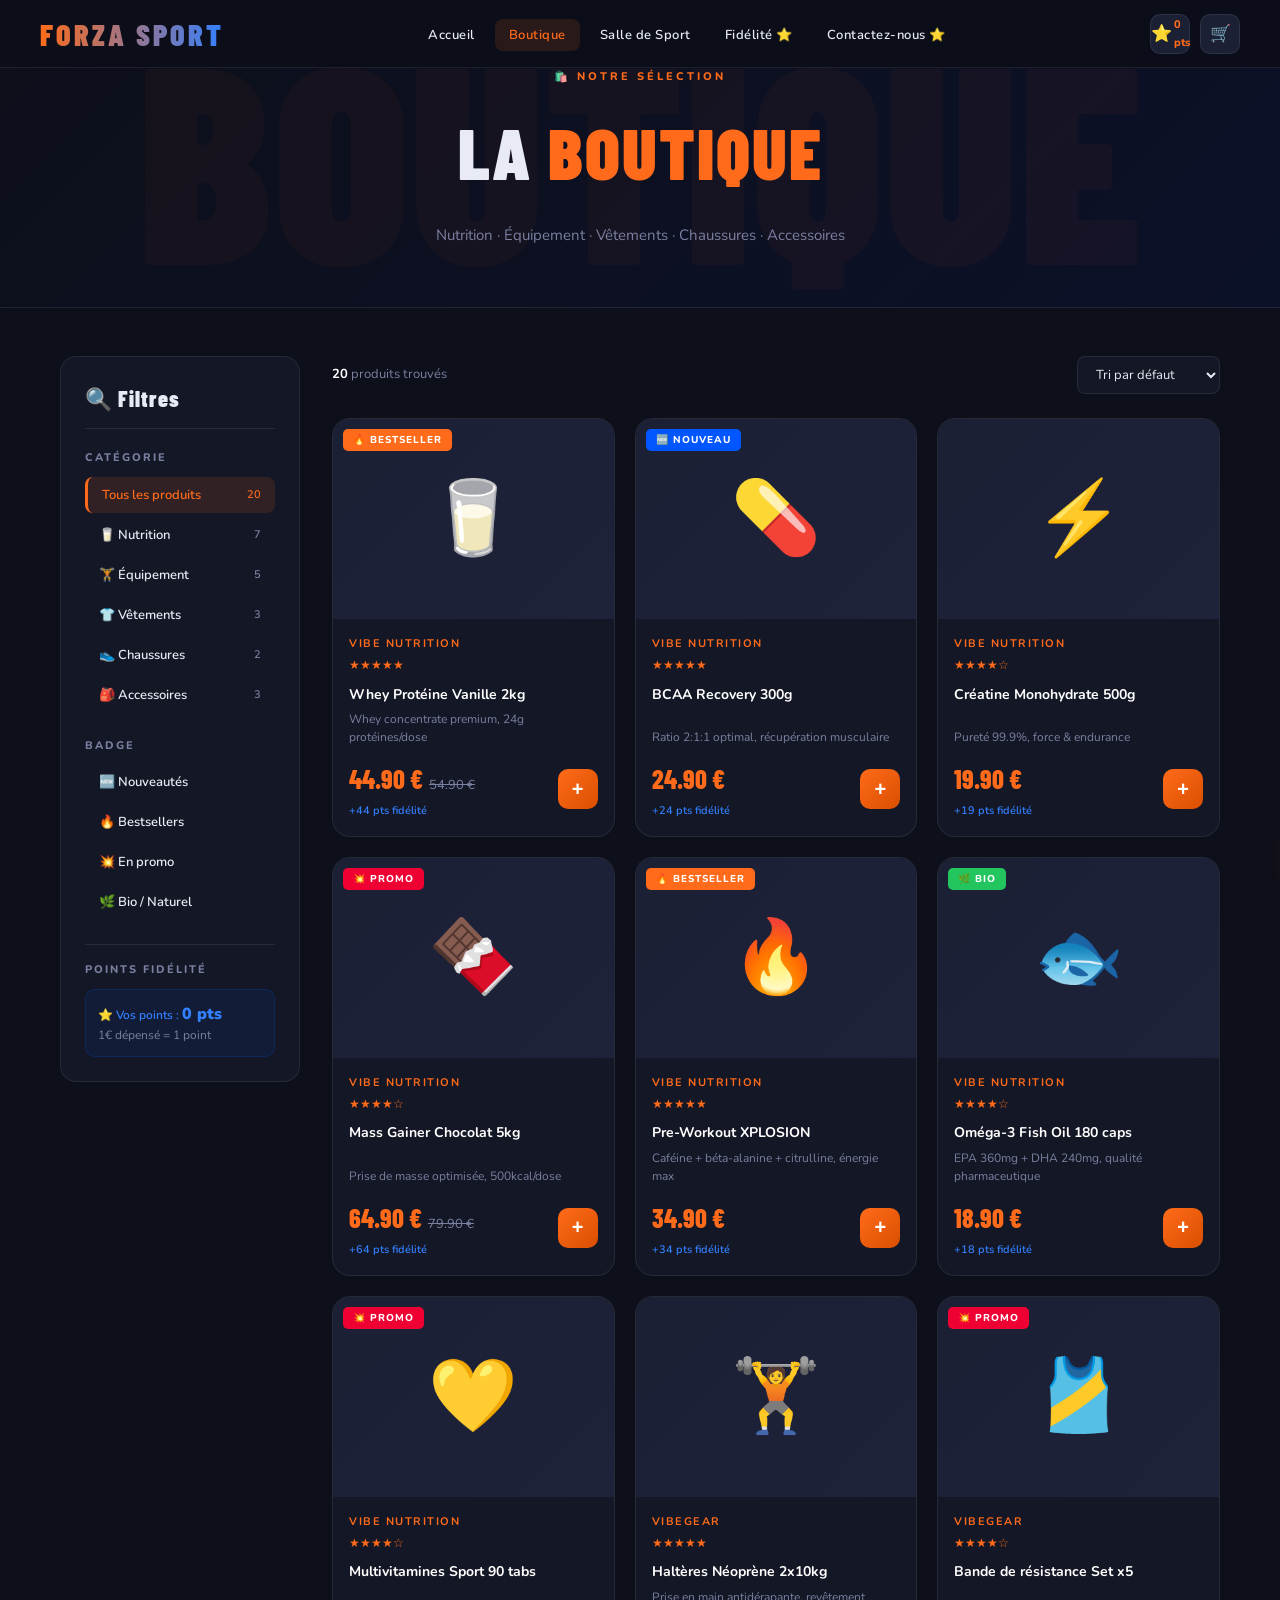
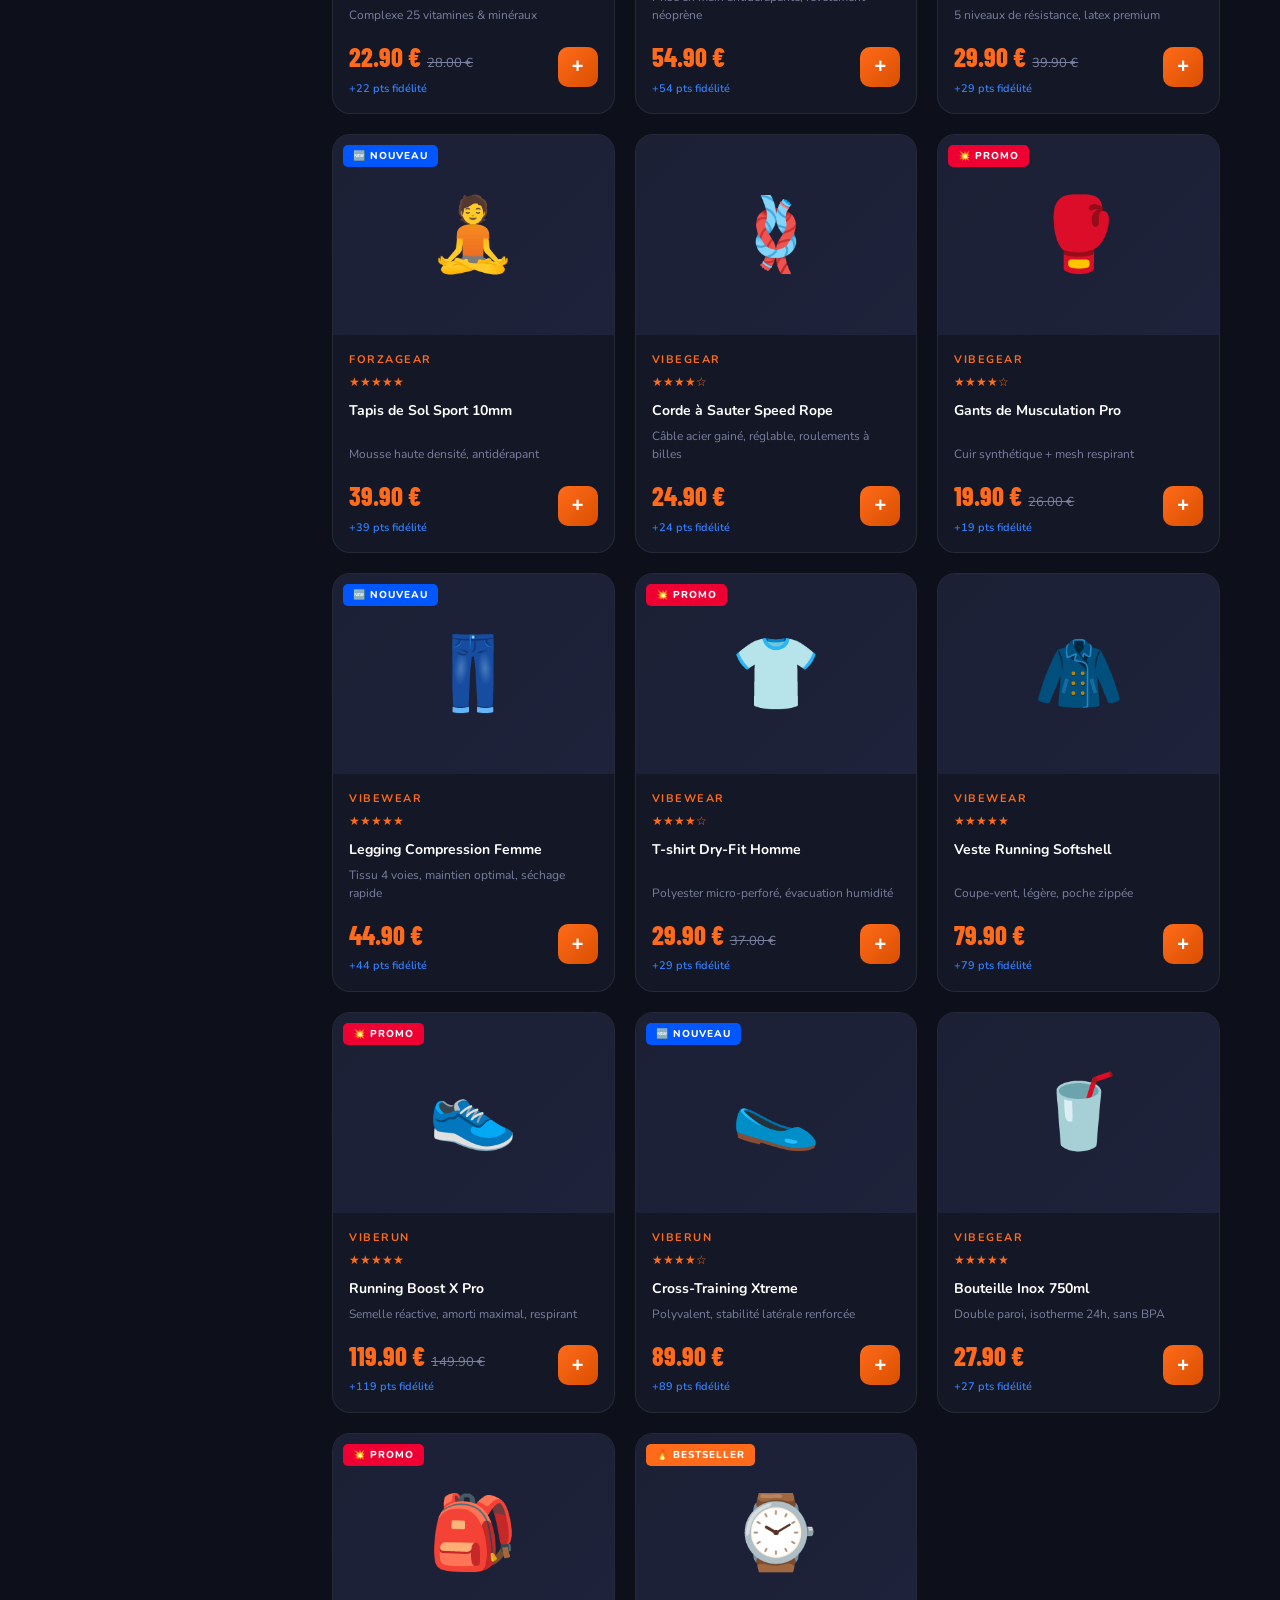
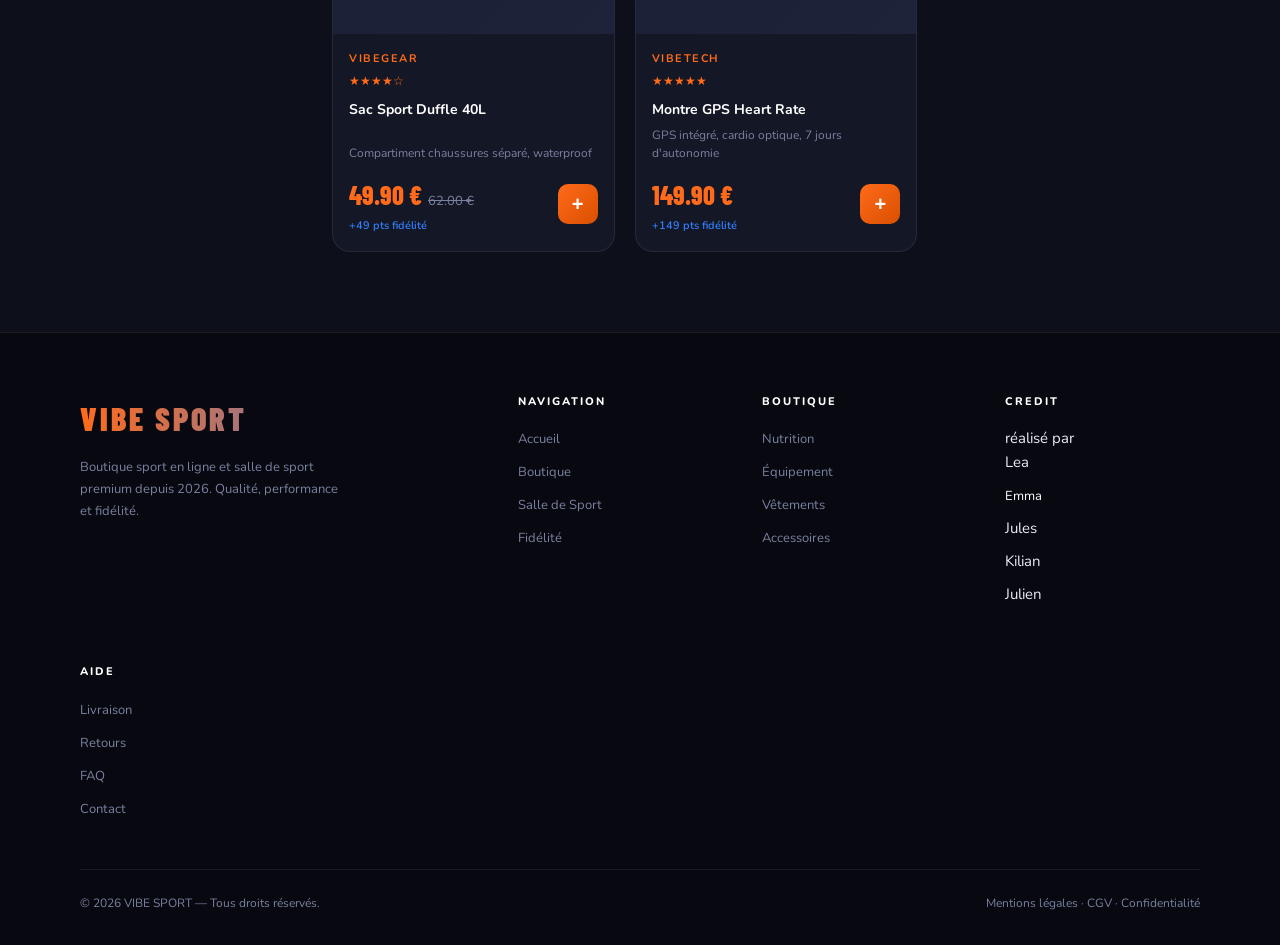
==== commit d2437502: "Add files via upload" ====
--- a/boutique.html
+++ b/boutique.html
@@ -40,6 +40,9 @@
           🛒 <span class="badge cart-badge-val" style="display: none">0</span>
         </button>
       </div>
+      <button class="nav-hamburger" id="navHamburger" aria-label="Menu" onclick="toggleMobileMenu()">
+        <span></span><span></span><span></span>
+      </button>
     </nav>
 
     <!-- SHOP HERO -->
@@ -484,5 +487,5 @@
 
       renderProducts();
     </script>
-  </body>
-</html>
+</body>
+</html>
--- a/style.css
+++ b/style.css
@@ -2259,3 +2259,297 @@
 .sec-pad {
   padding: 80px 0;
 }
+
+
+/* =============================================
+   RESPONSIVE — Media Queries
+   Breakpoints: 1024px · 768px · 480px
+   ============================================= */
+
+/* ── Hamburger (masqué sur desktop) ─────────── */
+.nav-hamburger {
+  display: none;
+  flex-direction: column;
+  justify-content: center;
+  gap: 5px;
+  background: var(--dark3);
+  border: 1px solid var(--border);
+  border-radius: 10px;
+  width: 40px;
+  height: 40px;
+  padding: 8px;
+  cursor: pointer;
+  flex-shrink: 0;
+  transition: background 0.2s;
+}
+.nav-hamburger:hover { background: rgba(255,107,26,0.15); }
+.nav-hamburger span {
+  display: block;
+  height: 2px;
+  background: var(--text);
+  border-radius: 2px;
+  transition: transform 0.3s, opacity 0.3s;
+}
+.nav-hamburger.open span:nth-child(1) { transform: translateY(7px) rotate(45deg); }
+.nav-hamburger.open span:nth-child(2) { opacity: 0; transform: scaleX(0); }
+.nav-hamburger.open span:nth-child(3) { transform: translateY(-7px) rotate(-45deg); }
+
+
+/* ══════════════════════════════════════════════
+   TABLET  ≤ 1024px
+══════════════════════════════════════════════ */
+@media (max-width: 1024px) {
+
+  .navbar { padding: 0 20px; }
+
+  .container { padding: 0 24px; }
+
+  /* Hero accueil */
+  .hero {
+    grid-template-columns: 1fr;
+    min-height: auto;
+  }
+  .hero-left { padding: 100px 40px 60px; }
+  .hero-right { min-height: 300px; }
+
+  /* Hero salle */
+  .gym-hero {
+    grid-template-columns: 1fr;
+    min-height: auto;
+  }
+  .gym-hero-left { padding: 100px 40px 60px; }
+  .gym-hero-right { min-height: 260px; }
+
+  /* Grilles → 2 colonnes */
+  .grid-3,
+  .grid-4,
+  .grid-5,
+  .tiers-grid,
+  .coaches-grid,
+  .equip-grid,
+  .cours-grid,
+  .preview-grid { grid-template-columns: repeat(2, 1fr); }
+
+  .features-grid { grid-template-columns: repeat(2, 1fr); }
+  .feat-item:nth-child(2) { border-right: none; }
+  .feat-item:nth-child(odd) { border-right: 1px solid var(--border); }
+  .feat-item { padding: 20px 24px; }
+
+  /* Footer */
+  .footer-grid { grid-template-columns: 1fr 1fr; gap: 32px; }
+
+  /* Split section */
+  .split-section { grid-template-columns: 1fr; }
+
+  /* Loyalty teaser */
+  .loyalty-teaser { grid-template-columns: 1fr; padding: 32px; gap: 24px; }
+
+  /* Shop layout */
+  .shop-layout { grid-template-columns: 200px 1fr; }
+  .products-grid-shop { grid-template-columns: repeat(2, 1fr); }
+
+  /* Fidelite grid inline */
+  [style*="grid-template-columns: 1.2fr 1fr"] {
+    grid-template-columns: 1fr !important;
+  }
+}
+
+
+/* ══════════════════════════════════════════════
+   MOBILE  ≤ 768px
+══════════════════════════════════════════════ */
+@media (max-width: 768px) {
+
+  /* ── Navbar ── */
+  .navbar {
+    padding: 0 16px;
+    height: 60px;
+    overflow: visible;
+  }
+  .nav-hamburger { display: flex; }
+
+  .nav-links {
+    display: flex !important;
+    position: fixed;
+    top: 60px;
+    left: 0;
+    right: 0;
+    flex-direction: column;
+    background: rgba(13,15,26,0.98);
+    backdrop-filter: blur(20px);
+    -webkit-backdrop-filter: blur(20px);
+    border-bottom: 1px solid var(--border);
+    padding: 12px;
+    gap: 4px;
+    z-index: 99999;
+    opacity: 0;
+    pointer-events: none;
+    transform: translateY(-6px);
+    transition: opacity 0.25s ease, transform 0.25s ease;
+    box-shadow: 0 20px 60px rgba(0,0,0,0.7);
+  }
+  .nav-links.mobile-open {
+    opacity: 1;
+    pointer-events: all;
+    transform: translateY(0);
+  }
+  .nav-links li { width: 100%; }
+  .nav-links a {
+    display: block;
+    padding: 12px 16px;
+    font-size: 15px;
+    border-radius: 10px;
+    width: 100%;
+  }
+
+  /* Nav logo + actions */
+  .nav-logo { font-size: 22px; letter-spacing: 2px; }
+  .nav-actions { gap: 6px; }
+
+  /* ── Page offset ── */
+  .page-content { padding-top: 60px; }
+
+  /* ── Container ── */
+  .container { padding: 0 16px; }
+
+  /* ── Hero accueil ── */
+  .hero { grid-template-columns: 1fr; min-height: auto; }
+  .hero-left { padding: 80px 20px 40px; }
+  .hero-right { min-height: 240px; }
+  .hero-main-emoji { font-size: 100px; }
+  .hero-stats {
+    flex-direction: column;
+    gap: 0;
+    margin-top: 32px;
+  }
+  .hero-stat {
+    border-right: none;
+    border-bottom: 1px solid var(--border);
+    padding: 16px 0;
+    margin-right: 0;
+  }
+  .hero-stat:last-child { border-bottom: none; }
+  .hero-btns { flex-direction: column; }
+  .hero-btns .btn-primary,
+  .hero-btns .btn-blue,
+  .hero-btns .btn-outline { width: 100%; text-align: center; }
+
+  /* ── Hero salle ── */
+  .gym-hero { grid-template-columns: 1fr; min-height: auto; }
+  .gym-hero-left { padding: 80px 20px 40px; }
+  .gym-hero-right { min-height: 200px; }
+  .gym-main-emoji { font-size: 90px; }
+
+  /* ── Toutes les grilles → 1 colonne ── */
+  .grid-2,
+  .grid-3,
+  .grid-4,
+  .grid-5,
+  .tiers-grid,
+  .coaches-grid,
+  .equip-grid,
+  .cours-grid,
+  .preview-grid { grid-template-columns: 1fr; }
+
+  /* ── Features strip → 1 colonne ── */
+  .features-grid { grid-template-columns: 1fr; }
+  .feat-item {
+    border-right: none !important;
+    border-bottom: 1px solid var(--border);
+    padding: 20px 0;
+  }
+  .feat-item:last-child { border-bottom: none; }
+
+  /* ── Split section ── */
+  .split-section { grid-template-columns: 1fr; }
+  .split-pane { padding: 40px 20px; }
+
+  /* ── Footer ── */
+  footer { padding: 40px 16px 24px; }
+  .footer-grid { grid-template-columns: 1fr; gap: 24px; }
+  .footer-bottom { flex-direction: column; text-align: center; gap: 12px; }
+
+  /* ── Boutique shop layout → sidebar au dessus ── */
+  .shop-layout { grid-template-columns: 1fr; }
+  .filter-sidebar { position: static; }
+  .products-grid-shop { grid-template-columns: repeat(2, 1fr); }
+  .shop-hero { padding: 80px 0 40px; }
+  .shop-hero-title { font-size: 48px; }
+  .shop-hero::before { font-size: 100px; }
+
+  /* ── Fidélité grilles inline ── */
+  [style*="grid-template-columns: 1.2fr 1fr"] {
+    grid-template-columns: 1fr !important;
+  }
+
+  /* ── Points hero card ── */
+  .points-hero-card { padding: 24px 16px; }
+  .phc-pts { font-size: 64px; }
+
+  /* ── Progress ── */
+  .progress-section { padding: 20px; }
+  .progress-header { flex-direction: column; align-items: flex-start; gap: 6px; }
+  .progress-milestones { display: grid; grid-template-columns: 1fr 1fr; gap: 16px; }
+  .milestone::before { display: none; }
+
+  /* ── Tiers grid ── */
+  .tiers-grid { grid-template-columns: repeat(2, 1fr); }
+
+  /* ── Loyalty teaser ── */
+  .loyalty-teaser { grid-template-columns: 1fr; padding: 20px; gap: 20px; }
+  .lt-title { font-size: 32px; }
+  .lt-tiers { flex-wrap: wrap; }
+
+  /* ── Cart sidebar pleine largeur ── */
+  .cart-sidebar { width: 100%; }
+
+  /* ── Toast ── */
+  .toast-container { right: 12px; left: 12px; bottom: 16px; }
+  .toast { min-width: unset; }
+
+  /* ── Fid hero ── */
+  .fid-hero { padding: 80px 0 40px; }
+  .fid-hero::before { font-size: 160px; }
+
+  /* ── Sec padding ── */
+  .sec-pad { padding: 48px 0; }
+
+  /* ── History table ── */
+  .history-section { padding: 16px; overflow-x: auto; }
+  .history-table { min-width: 480px; }
+
+  /* ── Simulator ── */
+  .sim-row { flex-direction: column; }
+
+  /* ── Sub card ── */
+  .sub-card-header { flex-direction: column; align-items: flex-start; gap: 10px; }
+}
+
+
+/* ══════════════════════════════════════════════
+   SMALL MOBILE  ≤ 480px
+══════════════════════════════════════════════ */
+@media (max-width: 480px) {
+
+  /* Tiers et produits → 1 colonne */
+  .tiers-grid { grid-template-columns: 1fr; }
+  .products-grid-shop { grid-template-columns: 1fr; }
+
+  /* Milestones → 1 colonne */
+  .progress-milestones { grid-template-columns: 1fr; }
+
+  /* Typographies */
+  .hero-title { font-size: 52px !important; }
+  .gym-title { font-size: 52px !important; }
+  .section-title { font-size: 34px !important; }
+  .split-title { font-size: 32px; }
+  .lt-pts-display { font-size: 52px; }
+  .phc-pts { font-size: 52px; }
+
+  /* Shop hero */
+  .shop-hero-title { font-size: 36px; }
+
+  /* Padding réduit */
+  .split-pane { padding: 32px 16px; }
+  .points-hero-card { padding: 20px 12px; }
+}
